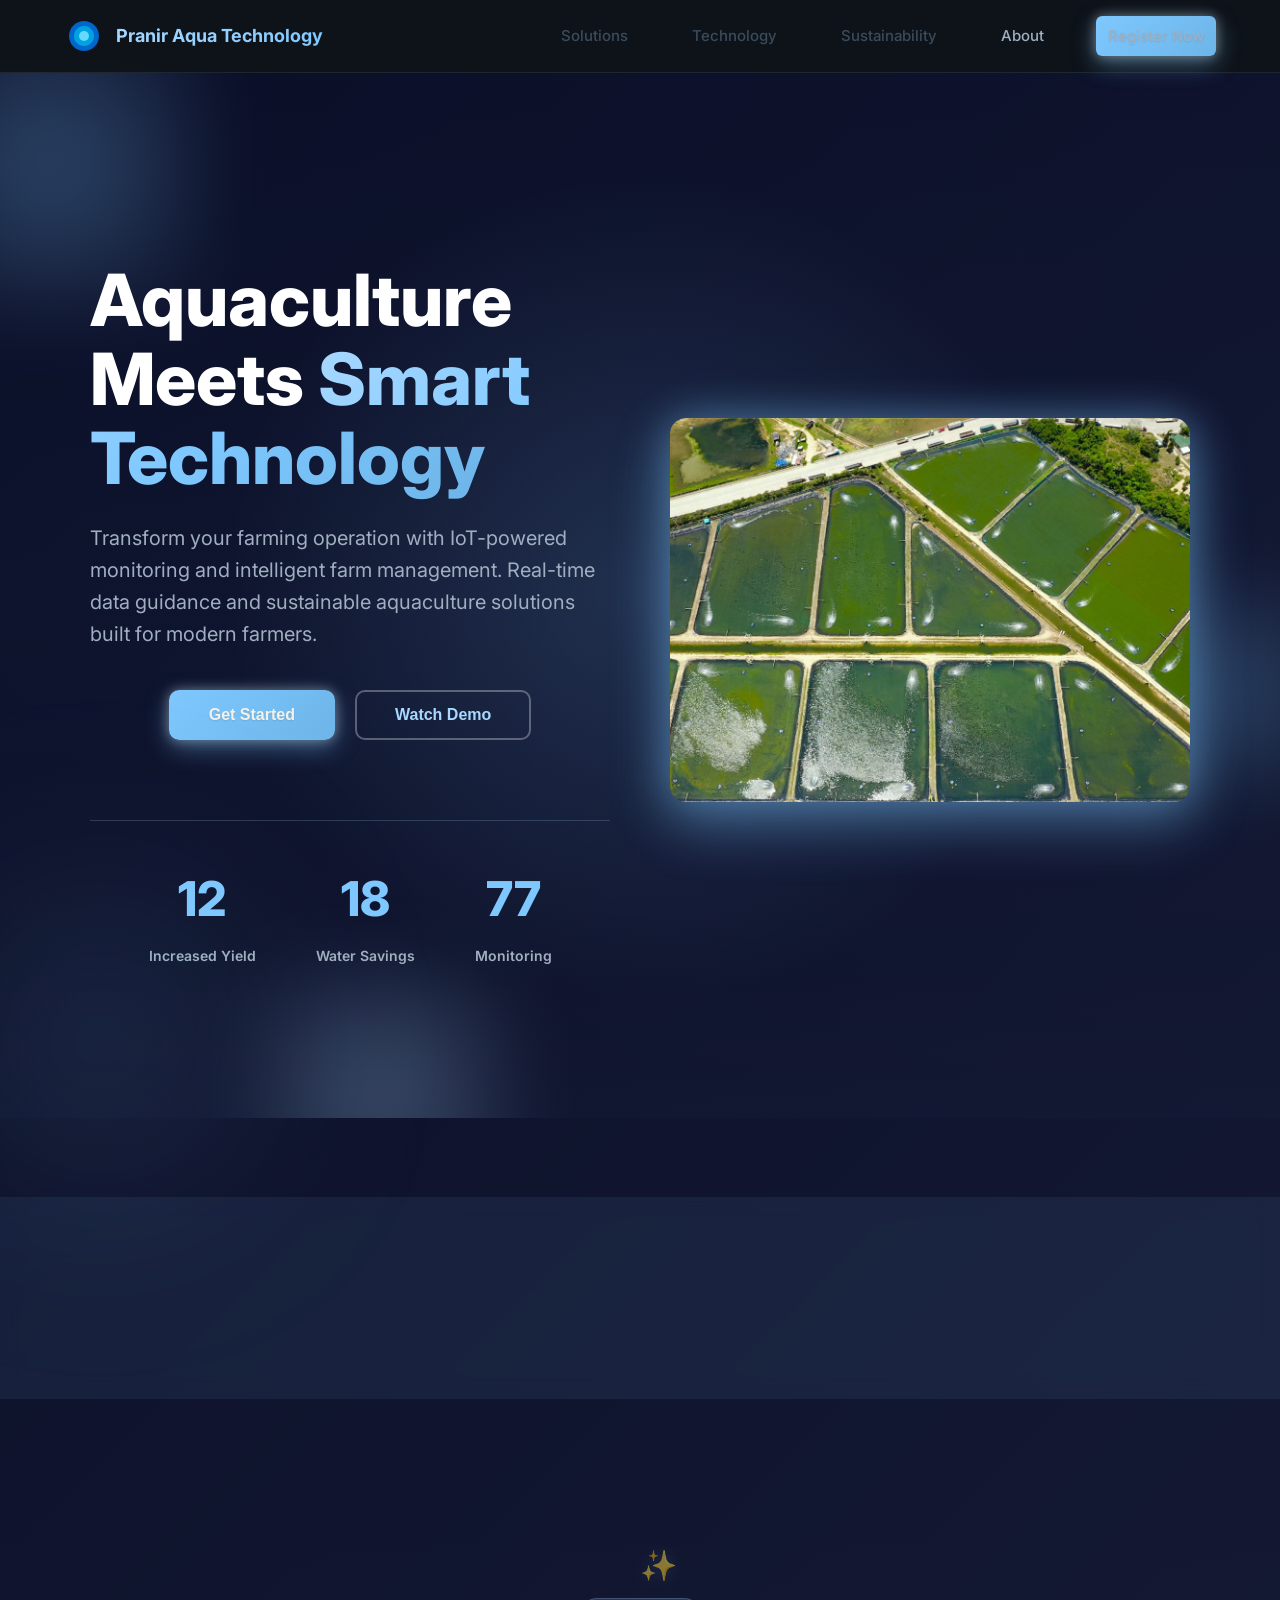
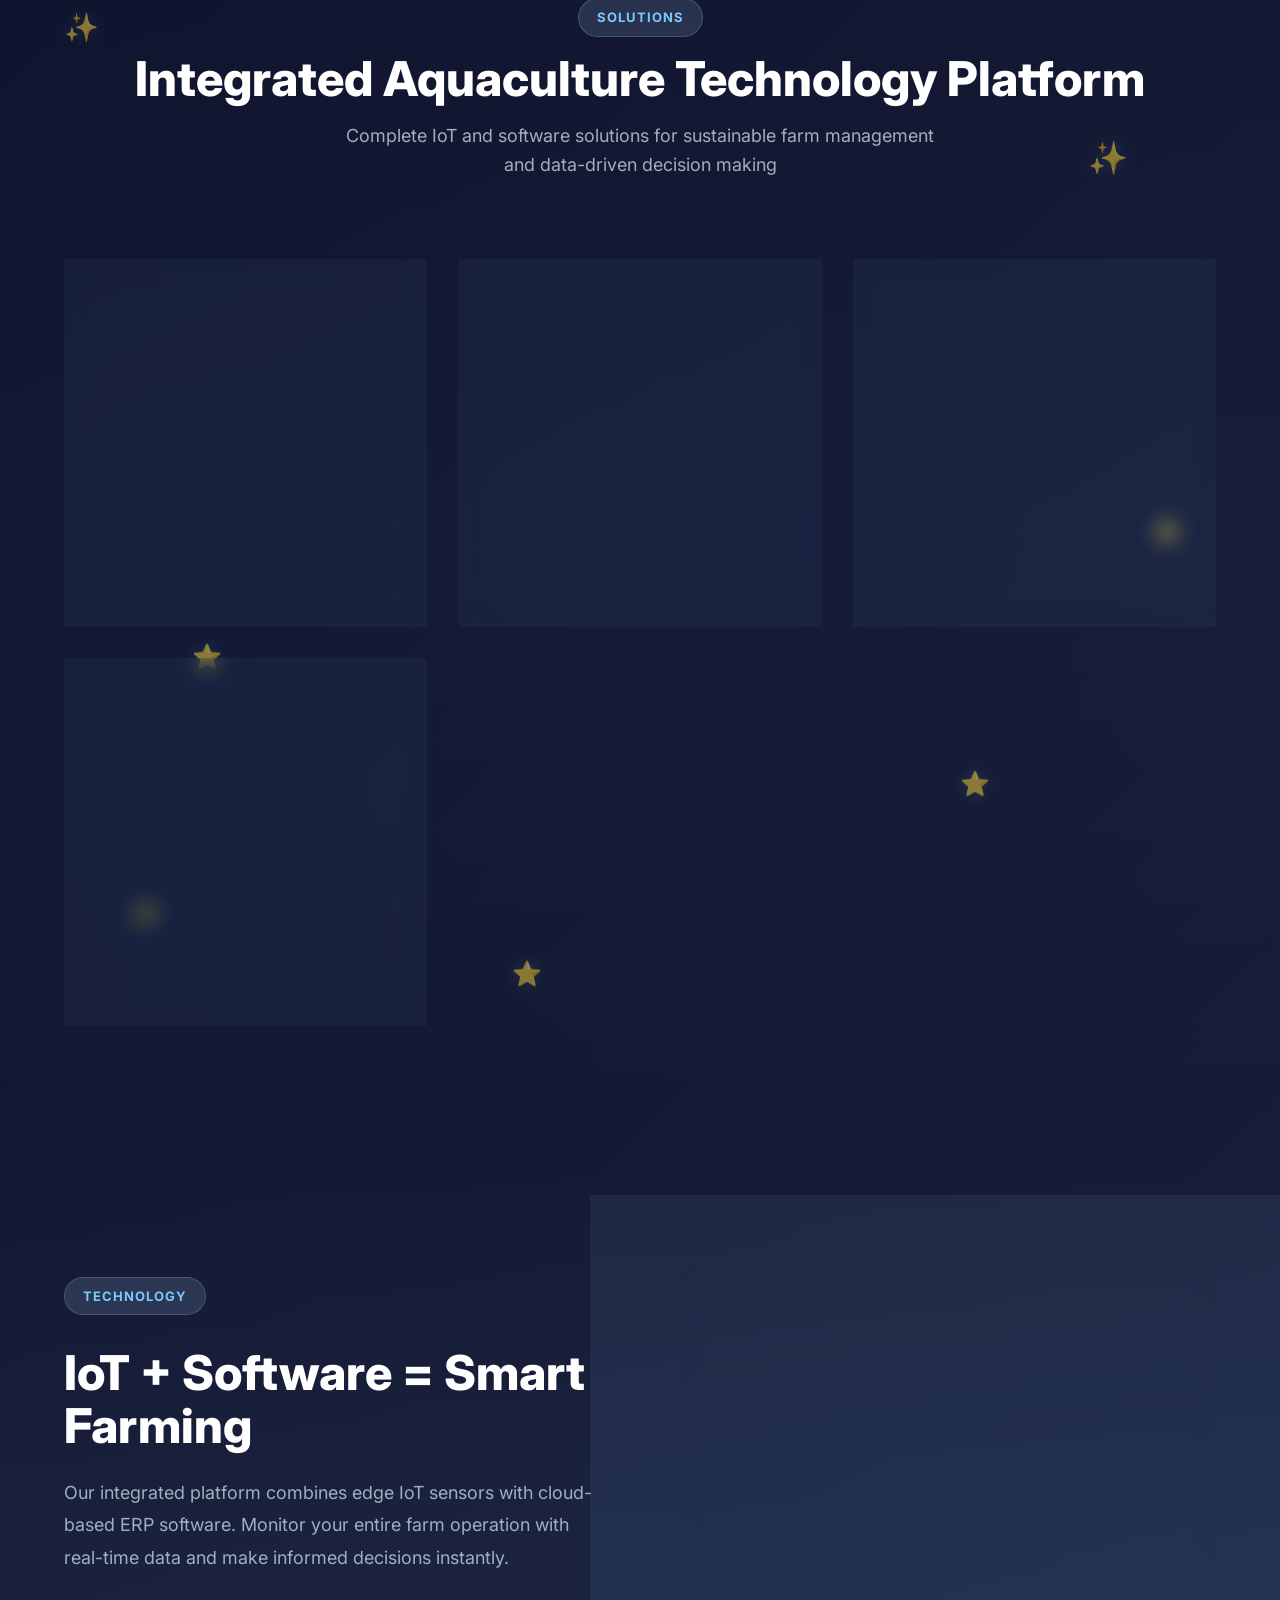
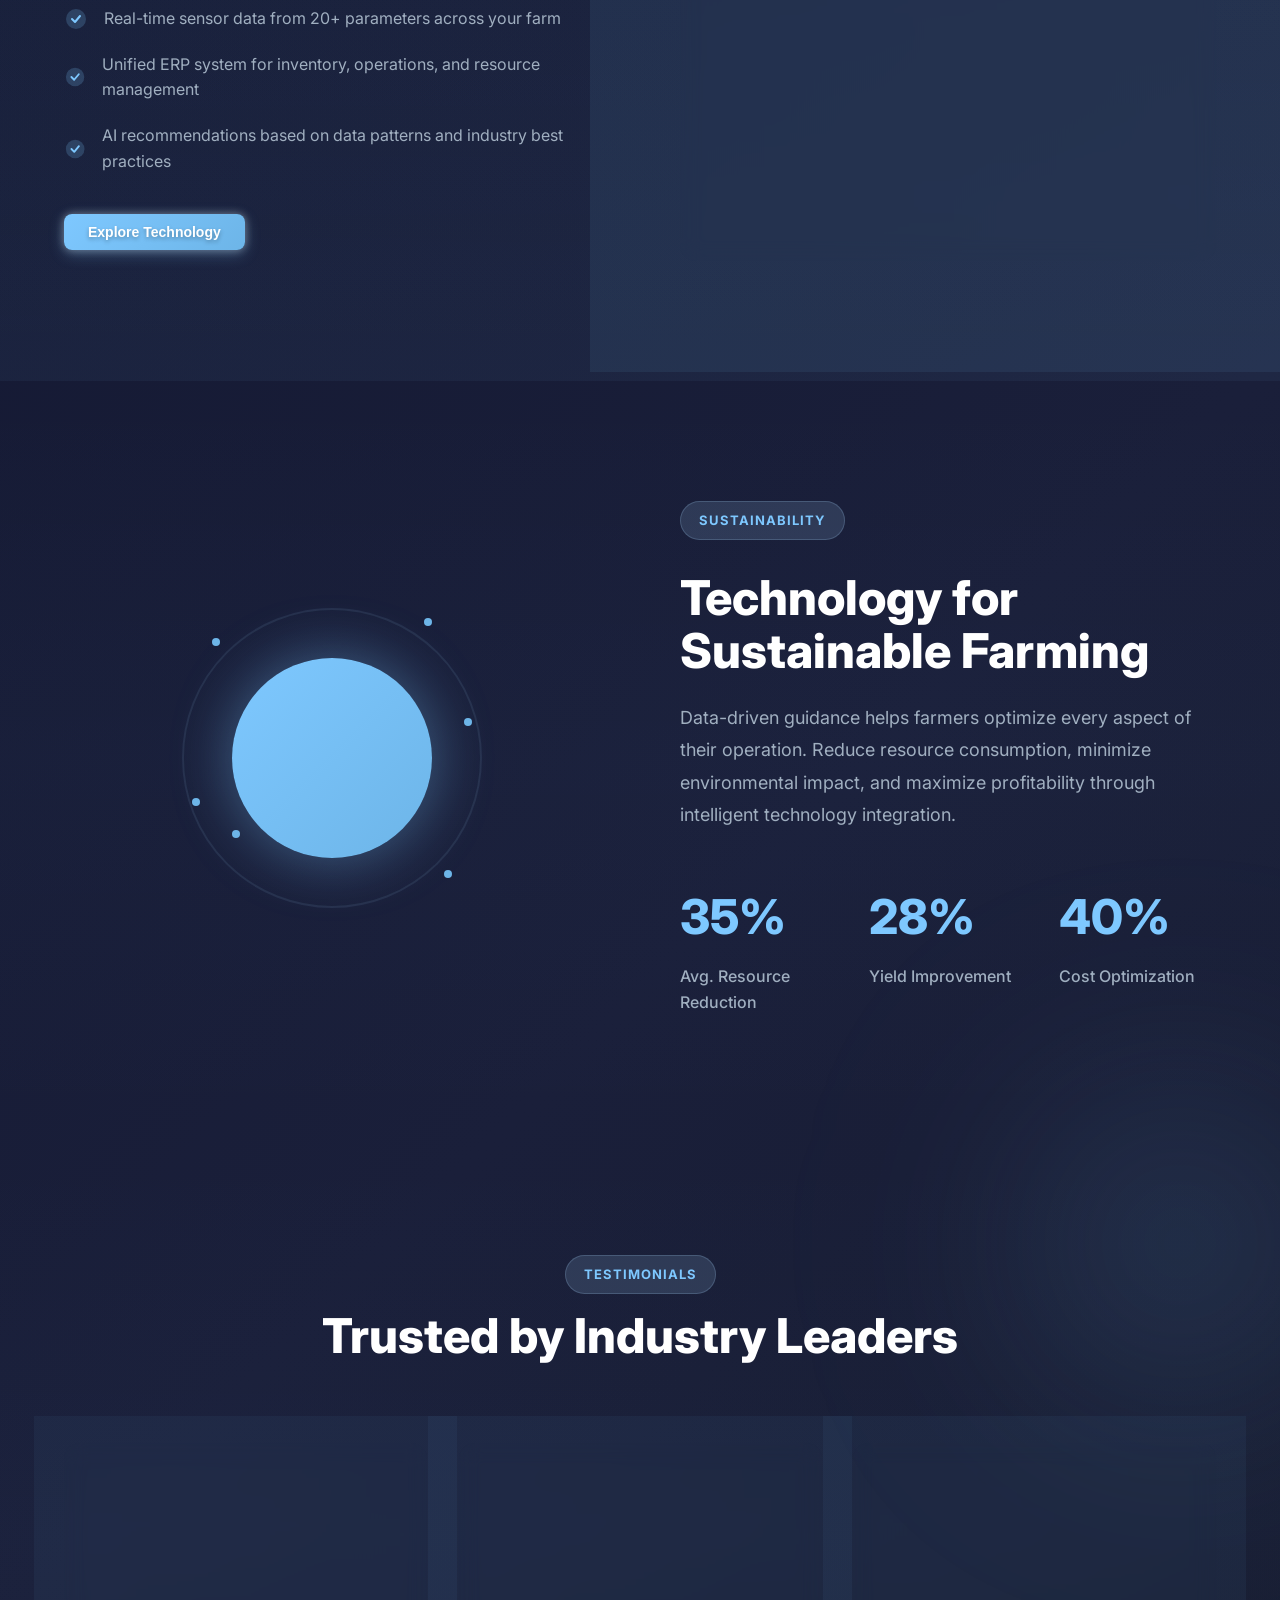
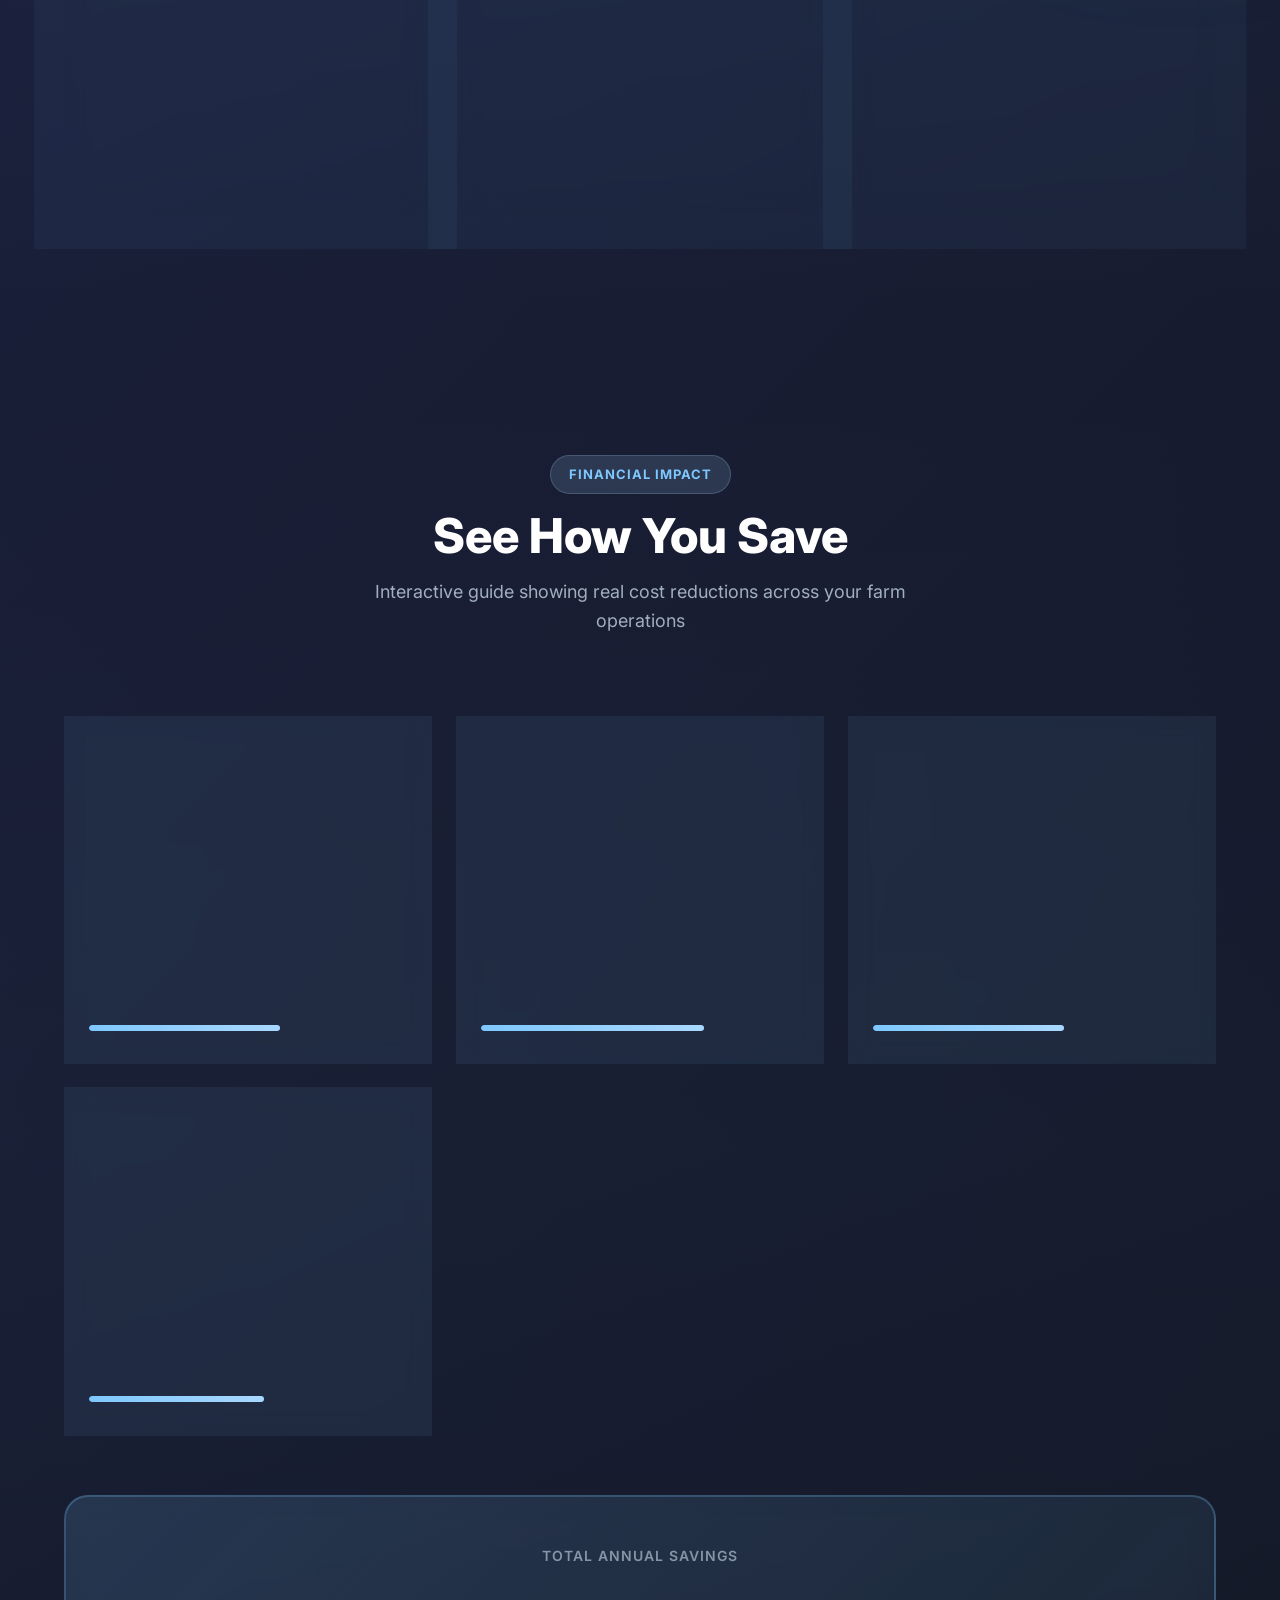
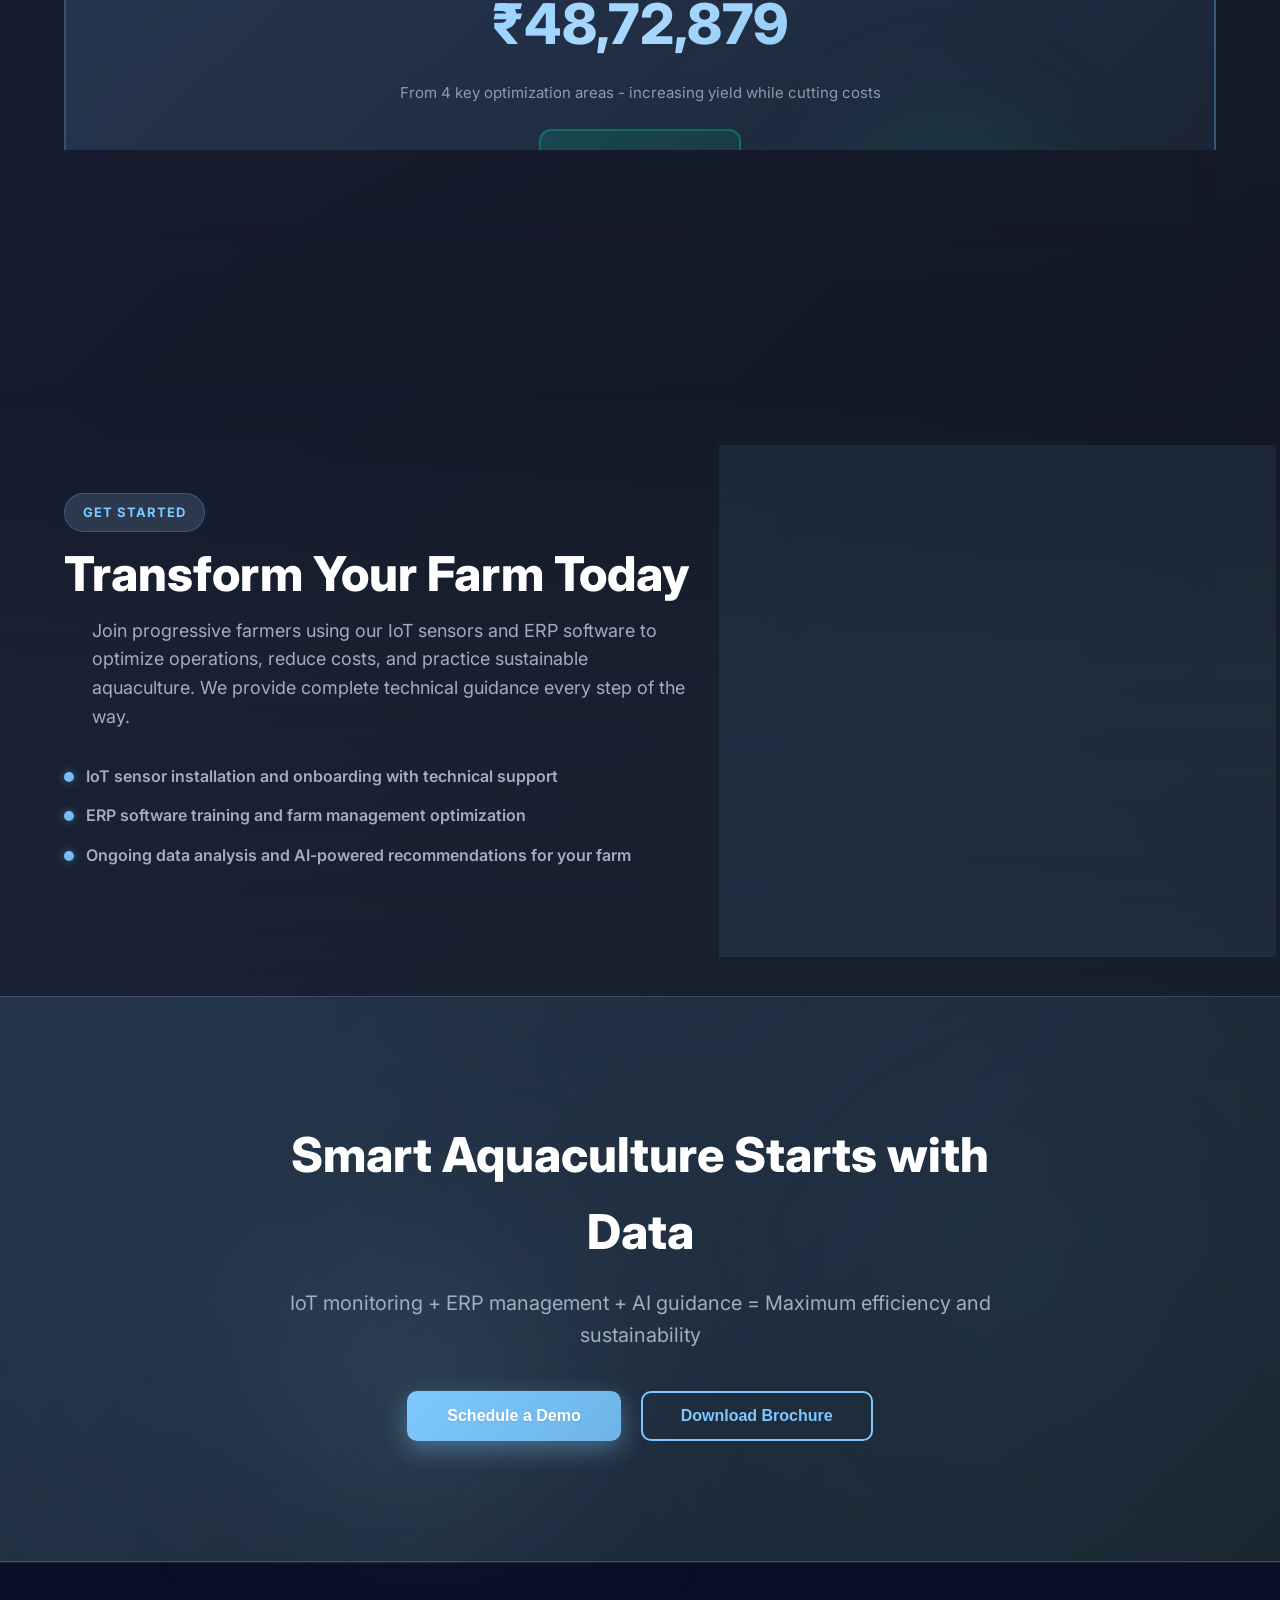
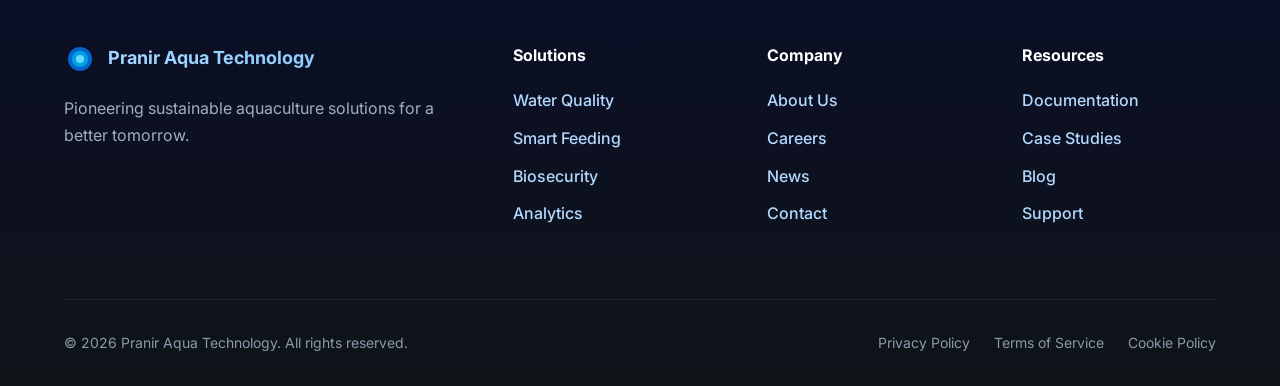
==== index.html @ 4b16c7d7 "Initial commit: Pranir Aqua Technology platform - Landing page with dark theme and AR/VR effects - C" ====
<!DOCTYPE html>
<html lang="en">
<head>
    <meta charset="UTF-8">
    <meta name="viewport" content="width=device-width, initial-scale=1.0">
    <meta http-equiv="Cache-Control" content="no-cache, no-store, must-revalidate">
    <meta http-equiv="Pragma" content="no-cache">
    <meta http-equiv="Expires" content="0">
    <title>Pranir Aqua Technology - Sustainable Aquaculture Solutions</title>
    <link rel="stylesheet" href="styles.css?v=2026-01-19-modern">
    <link href="https://fonts.googleapis.com/css2?family=Inter:wght@300;400;500;600;700;800&display=swap" rel="stylesheet">
</head>
<body>
    <!-- Navigation -->
    <nav class="navbar">
        <div class="container">
            <div class="nav-wrapper">
                <div class="logo">
                    <svg width="40" height="40" viewBox="0 0 40 40" fill="none">
                        <path d="M20 5C11.716 5 5 11.716 5 20C5 28.284 11.716 35 20 35C28.284 35 35 28.284 35 20C35 11.716 28.284 5 20 5Z" fill="#0066CC"/>
                        <path d="M20 10C14.477 10 10 14.477 10 20C10 25.523 14.477 30 20 30C25.523 30 30 25.523 30 20C30 14.477 25.523 10 20 10Z" fill="#00A3E0"/>
                        <circle cx="20" cy="20" r="5" fill="#66D9FF"/>
                    </svg>
                    <span class="logo-text">Pranir Aqua Technology</span>
                </div>
                <div class="nav-menu">
                    <a href="#solutions">Solutions</a>
                    <a href="#technology">Technology</a>
                    <a href="#sustainability">Sustainability</a>
                       <a href="/about.html">About</a>
                    <a href="http://localhost:5173" class="btn-primary-large">Register Now</a>
                </div>
                <button class="mobile-menu-btn" id="mobileMenuBtn">
                    <span></span>
                    <span></span>
                    <span></span>
                </button>
            </div>
        </div>
    </nav>

    <!-- Hero Section -->
    <section class="hero">
        <div class="hero-background">
            <div class="fluid-blob blob-1"></div>
            <div class="fluid-blob blob-2"></div>
            <div class="fluid-blob blob-3"></div>
            <div class="wave-animation"></div>
            <!-- Floating Bubbles -->
            <div class="bubble bubble-1"></div>
            <div class="bubble bubble-2"></div>
            <div class="bubble bubble-3"></div>
            <div class="bubble bubble-4"></div>
            <div class="bubble bubble-5"></div>
            <div class="bubble bubble-6"></div>
            <div class="bubble bubble-7"></div>
            <div class="bubble bubble-8"></div>
        </div>
        <div class="container">
            <div class="hero-content">
                <div class="hero-text">
                    <h1 class="hero-title">
                        Aquaculture Meets 
                        <span class="gradient-text">Smart Technology</span>
                    </h1>
                    <p class="hero-subtitle">
                        Transform your farming operation with IoT-powered monitoring and intelligent farm management. Real-time data guidance and sustainable aquaculture solutions built for modern farmers.
                    </p>
                    <div class="hero-cta">
                        <a href="http://localhost:5173" target="_blank" rel="noopener noreferrer">
                            <button class="btn-primary-large">Get Started</button>
                        </a>
                        <button class="btn-secondary-large" data-scroll-target="#technology">Watch Demo</button>
                    </div>
                    <div class="hero-stats">
                        <div class="stat-item">
                            <div class="stat-number">40%</div>
                            <div class="stat-label">Increased Yield</div>
                        </div>
                        <div class="stat-item">
                            <div class="stat-number">60%</div>
                            <div class="stat-label">Water Savings</div>
                        </div>
                        <div class="stat-item">
                            <div class="stat-number">24/7</div>
                            <div class="stat-label">Monitoring</div>
                        </div>
                    </div>
                </div>
                <div class="hero-image">
                    <img src="ai-aqua-app/Public/pond/Shrimp2.jpg" alt="Sustainable Aquaculture - Shrimp Farming">
                </div>
            </div>
        </div>
    </section>

    <!-- Trust Banner -->
    <section class="trust-banner">
        <div class="container">
            <p class="trust-text">Trusted by leading aquaculture operations worldwide</p>
            <div class="trust-logos">
                <div class="trust-logo">Partner 1</div>
                <div class="trust-logo">Partner 2</div>
                <div class="trust-logo">Partner 3</div>
                <div class="trust-logo">Partner 4</div>
                <div class="trust-logo">Partner 5</div>
            </div>
        </div>
    </section>

    <!-- Solutions Section -->
    <section class="solutions" id="solutions">
        <div class="solutions-background">
            <!-- Floating Stars -->
            <div class="star star-1">✨</div>
            <div class="star star-2">⭐</div>
            <div class="star star-3">✨</div>
            <div class="star star-4">⭐</div>
            <div class="star star-5">✨</div>
            <div class="star star-6">⭐</div>
            <div class="star star-7">✨</div>
            <div class="star star-8">⭐</div>
        </div>
        <div class="container">
            <div class="section-header">
                <span class="section-tag">Solutions</span>
                <h2 class="section-title">Integrated Aquaculture Technology Platform</h2>
                <p class="section-subtitle">
                    Complete IoT and software solutions for sustainable farm management and data-driven decision making
                </p>
            </div>
            <div class="solutions-grid">
                <div class="solution-card">
                    <div class="solution-icon">
                        <svg width="48" height="48" viewBox="0 0 48 48" fill="none">
                            <rect width="48" height="48" rx="12" fill="rgba(126, 200, 255, 0.2)"/>
                            <circle cx="24" cy="18" r="4" stroke="#7ec8ff" stroke-width="2"/>
                            <path d="M24 22V28M18 24H30" stroke="#7ec8ff" stroke-width="2" stroke-linecap="round"/>
                        </svg>
                    </div>
                    <h3 class="solution-title">IoT Sensor Network</h3>
                    <p class="solution-description">
                        Advanced sensors measuring dissolved oxygen, pH, temperature, salinity, and more. Real-time data from your farms at your fingertips.
                    </p>
                    <a href="#" class="solution-link">Learn more →</a>
                </div>
                <div class="solution-card">
                    <div class="solution-icon">
                        <svg width="48" height="48" viewBox="0 0 48 48" fill="none">
                            <rect width="48" height="48" rx="12" fill="rgba(126, 200, 255, 0.2)"/>
                            <path d="M16 18H32M16 26H32M16 34H28" stroke="#7ec8ff" stroke-width="2" stroke-linecap="round"/>
                        </svg>
                    </div>
                    <h3 class="solution-title">Farm ERP Software</h3>
                    <p class="solution-description">
                        Comprehensive farm management system for operations, inventory, resource allocation, and performance tracking in one unified platform.
                    </p>
                    <a href="#" class="solution-link">Learn more →</a>
                </div>
                <div class="solution-card">
                    <div class="solution-icon">
                        <svg width="48" height="48" viewBox="0 0 48 48" fill="none">
                            <rect width="48" height="48" rx="12" fill="rgba(126, 200, 255, 0.2)"/>
                            <path d="M24 14L30 24H18L24 14Z" stroke="#7ec8ff" stroke-width="2" stroke-linejoin="round"/>
                            <path d="M24 24V34" stroke="#7ec8ff" stroke-width="2" stroke-linecap="round"/>
                        </svg>
                    </div>
                    <h3 class="solution-title">AI-Powered Guidance</h3>
                    <p class="solution-description">
                        Intelligent recommendations based on sensor data and historical patterns. Get actionable insights to optimize yields and sustainability.
                    </p>
                    <a href="#" class="solution-link">Learn more →</a>
                </div>
                <div class="solution-card">
                    <div class="solution-icon">
                        <svg width="48" height="48" viewBox="0 0 48 48" fill="none">
                            <rect width="48" height="48" rx="12" fill="rgba(126, 200, 255, 0.2)"/>
                            <path d="M12 24C12 17.373 17.373 12 24 12C30.627 12 36 17.373 36 24" stroke="#7ec8ff" stroke-width="2" stroke-linecap="round"/>
                            <path d="M24 18V24L28 28" stroke="#7ec8ff" stroke-width="2" stroke-linecap="round" stroke-linejoin="round"/>
                        </svg>
                    </div>
                    <h3 class="solution-title">Sustainable Farming</h3>
                    <p class="solution-description">
                        Optimize resource usage, reduce waste, and minimize environmental impact while maximizing productivity with technology-driven practices.
                    </p>
                    <a href="#" class="solution-link">Learn more →</a>
                </div>
            </div>
        </div>
    </section>

    <!-- Feature Showcase -->
    <section class="feature-showcase" id="technology">
        <div class="container">
            <div class="feature-content">
                <div class="feature-text">
                    <span class="section-tag">Technology</span>
                    <h2 class="feature-heading">IoT + Software = Smart Farming</h2>
                    <p class="feature-description">
                        Our integrated platform combines edge IoT sensors with cloud-based ERP software. Monitor your entire farm operation with real-time data and make informed decisions instantly.
                    </p>
                    <ul class="feature-list">
                        <li>
                            <svg width="24" height="24" viewBox="0 0 24 24" fill="none">
                                <circle cx="12" cy="12" r="10" fill="rgba(126, 200, 255, 0.2)"/>
                                <path d="M8 12L11 15L16 9" stroke="#7ec8ff" stroke-width="2" stroke-linecap="round" stroke-linejoin="round"/>
                            </svg>
                            <span>Real-time sensor data from 20+ parameters across your farm</span>
                        </li>
                        <li>
                            <svg width="24" height="24" viewBox="0 0 24 24" fill="none">
                                <circle cx="12" cy="12" r="10" fill="rgba(126, 200, 255, 0.2)"/>
                                <path d="M8 12L11 15L16 9" stroke="#7ec8ff" stroke-width="2" stroke-linecap="round" stroke-linejoin="round"/>
                            </svg>
                            <span>Unified ERP system for inventory, operations, and resource management</span>
                        </li>
                        <li>
                            <svg width="24" height="24" viewBox="0 0 24 24" fill="none">
                                <circle cx="12" cy="12" r="10" fill="rgba(126, 200, 255, 0.2)"/>
                                <path d="M8 12L11 15L16 9" stroke="#7ec8ff" stroke-width="2" stroke-linecap="round" stroke-linejoin="round"/>
                            </svg>
                            <span>AI recommendations based on data patterns and industry best practices</span>
                        </li>
                    </ul>
                    <button class="btn-primary">Explore Technology</button>
                </div>
                <div class="feature-visual">
                    <div class="dashboard-mockup">
                        <div class="mockup-header">
                            <div class="mockup-dots">
                                <span></span><span></span><span></span>
                            </div>
                        </div>
                        <div class="mockup-content">
                            <div class="metric-card">
                                <div class="metric-label">Dissolved Oxygen</div>
                                <div class="metric-value">8.2 <span>mg/L</span></div>
                                <div class="metric-status optimal">Optimal</div>
                            </div>
                            <div class="metric-card">
                                <div class="metric-label">pH Level</div>
                                <div class="metric-value">7.4</div>
                                <div class="metric-status optimal">Optimal</div>
                            </div>
                            <div class="metric-card">
                                <div class="metric-label">Temperature</div>
                                <div class="metric-value">24°C</div>
                                <div class="metric-status optimal">Optimal</div>
                            </div>
                        </div>
                    </div>
                </div>
            </div>
        </div>
    </section>

    <!-- Sustainability Section -->
    <section class="sustainability" id="sustainability">
        <div class="container">
            <div class="sustainability-content">
                <div class="sustainability-visual">
                    <div class="planet-illustration">
                        <div class="planet-core"></div>
                        <div class="planet-ring"></div>
                        <div class="planet-particles">
                            <span></span><span></span><span></span>
                            <span></span><span></span><span></span>
                        </div>
                    </div>
                </div>
                <div class="sustainability-text">
                    <span class="section-tag">Sustainability</span>
                    <h2 class="feature-heading">Technology for Sustainable Farming</h2>
                    <p class="feature-description">
                        Data-driven guidance helps farmers optimize every aspect of their operation. Reduce resource consumption, minimize environmental impact, and maximize profitability through intelligent technology integration.
                    </p>
                    <div class="impact-metrics">
                        <div class="impact-item">
                            <div class="impact-number">35%</div>
                            <div class="impact-label">Avg. Resource Reduction</div>
                        </div>
                        <div class="impact-item">
                            <div class="impact-number">28%</div>
                            <div class="impact-label">Yield Improvement</div>
                        </div>
                        <div class="impact-item">
                            <div class="impact-number">40%</div>
                            <div class="impact-label">Cost Optimization</div>
                        </div>
                    </div>
                </div>
            </div>
        </div>
    </section>

    <!-- Testimonials -->
    <section class="testimonials">
        <div class="container">
            <div class="section-header">
                <span class="section-tag">Testimonials</span>
                <h2 class="section-title">Trusted by Industry Leaders</h2>
            </div>
            <div class="testimonials-grid">
                <div class="testimonial-card">
                    <div class="testimonial-quote">"The IoT sensors and ERP software transformed how we manage our farm. Data-driven decisions have increased our yields by 30% while reducing costs."</div>
                    <div class="testimonial-author">
                        <div class="author-avatar">RK</div>
                        <div class="author-info">
                            <div class="author-name">Raj Kumar</div>
                            <div class="author-title">Farm Owner, Coastal Aqua Farms</div>
                        </div>
                    </div>
                </div>
                <div class="testimonial-card">
                    <div class="testimonial-quote">"The ERP system streamlined our operations. Inventory management, resource allocation, and reporting now take a fraction of the time they used to."</div>
                    <div class="testimonial-author">
                        <div class="author-avatar">AJ</div>
                        <div class="author-info">
                            <div class="author-name">Anjali Joshi</div>
                            <div class="author-title">Operations Manager, TidalWave Farms</div>
                        </div>
                    </div>
                </div>
                <div class="testimonial-card">
                    <div class="testimonial-quote">"Real-time guidance based on sensor data helped us prevent disease outbreaks before they started. The sustainability metrics have impressed our stakeholders."</div>
                    <div class="testimonial-author">
                        <div class="author-avatar">MP</div>
                        <div class="author-info">
                            <div class="author-name">Marcus Parekh</div>
                            <div class="author-title">Sustainability Director, Blue Horizon Aquaculture</div>
                        </div>
                    </div>
                </div>
            </div>
        </div>
    </section>

    <!-- Cost Simulation Section -->
    <section class="cost-simulation" id="cost-guide">
        <div class="container">
            <div class="cost-simulation-header">
                <span class="section-tag">Financial Impact</span>
                <h2 class="section-title">See How You Save</h2>
                <p class="section-subtitle">Interactive guide showing real cost reductions across your farm operations</p>
            </div>

            <div class="simulation-container">
                <!-- Shader Background -->
                <div class="simulation-shader-bg">
                    <div class="shader-light shader-light-1"></div>
                    <div class="shader-light shader-light-2"></div>
                    <div class="shader-light shader-light-3"></div>
                </div>

                <!-- Cost Metrics Visualization -->
                <div class="cost-metrics-grid">
                    <div class="cost-metric-card" data-metric="1">
                        <div class="metric-content">
                            <div class="metric-icon">📊</div>
                            <h3 class="metric-title">Feed Optimization</h3>
                            <div class="metric-description">AI-guided feeding reduces waste</div>
                            <div class="metric-value">
                                <span class="value-before">₹37,50,000/year</span>
                                <span class="value-arrow">→</span>
                                <span class="value-after">₹15,00,000/year</span>
                            </div>
                            <div class="metric-savings">
                                <span class="savings-amount">60% savings</span>
                            </div>
                        </div>
                        <div class="metric-visualization">
                            <div class="metric-bar">
                                <div class="bar-fill bar-fill-1"></div>
                            </div>
                        </div>
                    </div>

                    <div class="cost-metric-card" data-metric="2">
                        <div class="metric-content">
                            <div class="metric-icon">💧</div>
                            <h3 class="metric-title">Water Management</h3>
                            <div class="metric-description">Smart monitoring prevents overflow loss</div>
                            <div class="metric-value">
                                <span class="value-before">₹26,50,000/year</span>
                                <span class="value-arrow">→</span>
                                <span class="value-after">₹8,00,000/year</span>
                            </div>
                            <div class="metric-savings">
                                <span class="savings-amount">70% savings</span>
                            </div>
                        </div>
                        <div class="metric-visualization">
                            <div class="metric-bar">
                                <div class="bar-fill bar-fill-2"></div>
                            </div>
                        </div>
                    </div>

                    <div class="cost-metric-card" data-metric="3">
                        <div class="metric-content">
                            <div class="metric-icon">🏥</div>
                            <h3 class="metric-title">Disease Prevention</h3>
                            <div class="metric-description">Early detection avoids mass losses</div>
                            <div class="metric-value">
                                <span class="value-before">₹48,50,000/year</span>
                                <span class="value-arrow">→</span>
                                <span class="value-after">₹19,30,000/year</span>
                            </div>
                            <div class="metric-savings">
                                <span class="savings-amount">60% savings</span>
                            </div>
                        </div>
                        <div class="metric-visualization">
                            <div class="metric-bar">
                                <div class="bar-fill bar-fill-3"></div>
                            </div>
                        </div>
                    </div>

                    <div class="cost-metric-card" data-metric="4">
                        <div class="metric-content">
                            <div class="metric-icon">⚡</div>
                            <h3 class="metric-title">Energy Efficiency</h3>
                            <div class="metric-description">Optimized aeration scheduling</div>
                            <div class="metric-value">
                                <span class="value-before">₹23,30,000/year</span>
                                <span class="value-arrow">→</span>
                                <span class="value-after">₹10,50,000/year</span>
                            </div>
                            <div class="metric-savings">
                                <span class="savings-amount">55% savings</span>
                            </div>
                        </div>
                        <div class="metric-visualization">
                            <div class="metric-bar">
                                <div class="bar-fill bar-fill-4"></div>
                            </div>
                        </div>
                    </div>
                </div>

                <!-- Total Savings Summary -->
                <div class="total-savings-card">
                    <div class="savings-glow"></div>
                    <div class="savings-content">
                        <span class="savings-label">Total Annual Savings</span>
                        <div class="savings-amount-total">₹1,36,00,000</div>
                        <div class="savings-breakdown">From 4 key optimization areas - increasing yield while cutting costs</div>
                        <div class="roi-badge">
                            <span class="roi-label">ROI:</span>
                            <span class="roi-value">340%</span>
                            <span class="roi-timeline">in Year 1</span>
                        </div>
                    </div>
                </div>
            </div>
        </div>
    </section>

    <!-- Register / Contact Section -->
    <section class="register-section" id="contact">
        <div class="container">
            <div class="register-grid">
                <div class="register-copy">
                    <span class="section-tag">Get Started</span>
                    <h2 class="section-title">Transform Your Farm Today</h2>
                    <p class="section-subtitle">
                        Join progressive farmers using our IoT sensors and ERP software to optimize operations, reduce costs, and practice sustainable aquaculture. We provide complete technical guidance every step of the way.
                    </p>
                    <ul class="register-list">
                        <li>
                            <span class="bullet"></span>
                            IoT sensor installation and onboarding with technical support
                        </li>
                        <li>
                            <span class="bullet"></span>
                            ERP software training and farm management optimization
                        </li>
                        <li>
                            <span class="bullet"></span>
                            Ongoing data analysis and AI-powered recommendations for your farm
                        </li>
                    </ul>
                </div>
                <div class="register-card">
                    <h3>Join the waiting list</h3>
                    <p>We reply within one business day. No spam—ever.</p>
                    <form class="register-form" id="earlyAccessForm" novalidate>
                        <label for="email">Work email</label>
                        <div class="input-row">
                            <input type="email" id="email" name="email" placeholder="name@company.com" required>
                            <button type="submit" class="btn-primary">Register</button>
                        </div>
                        <p class="helper-text">By registering, you agree to receive updates about Pranir Aqua Technology. Unsubscribe anytime.</p>
                        <p class="form-feedback" id="formFeedback" role="status" aria-live="polite"></p>
                    </form>
                </div>
            </div>
        </div>
    </section>

    <!-- CTA Section -->
    <section class="cta-section">
        <div class="container">
            <div class="cta-content">
                <h2 class="cta-title">Smart Aquaculture Starts with Data</h2>
                <p class="cta-subtitle">IoT monitoring + ERP management + AI guidance = Maximum efficiency and sustainability</p>
                <div class="cta-buttons">
                    <a href="http://localhost:5173" target="_blank" rel="noopener noreferrer">
                        <button class="btn-primary-large">Schedule a Demo</button>
                    </a>
                    <button class="btn-secondary-large">Download Brochure</button>
                </div>
            </div>
        </div>
    </section>

    <!-- Footer -->
    <footer class="footer">
        <div class="container">
            <div class="footer-content">
                <div class="footer-column">
                    <div class="footer-logo">
                        <svg width="32" height="32" viewBox="0 0 40 40" fill="none">
                            <path d="M20 5C11.716 5 5 11.716 5 20C5 28.284 11.716 35 20 35C28.284 35 35 28.284 35 20C35 11.716 28.284 5 20 5Z" fill="#0066CC"/>
                            <path d="M20 10C14.477 10 10 14.477 10 20C10 25.523 14.477 30 20 30C25.523 30 30 25.523 30 20C30 14.477 25.523 10 20 10Z" fill="#00A3E0"/>
                            <circle cx="20" cy="20" r="5" fill="#66D9FF"/>
                        </svg>
                        <span>Pranir Aqua Technology</span>
                    </div>
                    <p class="footer-description">
                        Pioneering sustainable aquaculture solutions for a better tomorrow.
                    </p>
                </div>
                <div class="footer-column">
                    <h4 class="footer-heading">Solutions</h4>
                    <ul class="footer-links">
                        <li><a href="#">Water Quality</a></li>
                        <li><a href="#">Smart Feeding</a></li>
                        <li><a href="#">Biosecurity</a></li>
                        <li><a href="#">Analytics</a></li>
                    </ul>
                </div>
                <div class="footer-column">
                    <h4 class="footer-heading">Company</h4>
                    <ul class="footer-links">
                        <li><a href="/about.html">About Us</a></li>
                        <li><a href="#">Careers</a></li>
                        <li><a href="#">News</a></li>
                        <li><a href="#">Contact</a></li>
                    </ul>
                </div>
                <div class="footer-column">
                    <h4 class="footer-heading">Resources</h4>
                    <ul class="footer-links">
                        <li><a href="#">Documentation</a></li>
                        <li><a href="#">Case Studies</a></li>
                        <li><a href="#">Blog</a></li>
                        <li><a href="#">Support</a></li>
                    </ul>
                </div>
            </div>
            <div class="footer-bottom">
                <p>&copy; 2026 Pranir Aqua Technology. All rights reserved.</p>
                <div class="footer-legal">
                    <a href="#">Privacy Policy</a>
                    <a href="#">Terms of Service</a>
                    <a href="#">Cookie Policy</a>
                </div>
            </div>
        </div>
    </footer>

    <script src="script.js?v=2026-01-19"></script>
</body>
</html>
---- styles.css ----
/* Reset and Base Styles */
* {
    margin: 0;
    padding: 0;
    box-sizing: border-box;
}

:root {
    /* Blue Palette - Modern & Premium */
    --primary-blue: #0066CC;
    --primary-blue-light: #7EC8FF;
    --secondary-blue: #00A3E0;
    --light-blue: #66D9FF;
    --dark-blue: #003D7A;
    --navy-blue: #001F3F;
    --sky-blue: #E6F4FF;
    --ocean-blue: #004E8C;
    --bright-blue: #0099FF;
    
    /* Neutral Colors */
    --white: #FFFFFF;
    --off-white: #F8FAFB;
    --light-gray: #E5EBF0;
    --gray: #8B98A5;
    --dark-gray: #3A4B5C;
    --black: #0A1929;
    --dark-bg: #0f1419;
    
    /* Semantic Colors */
    --success: #00B386;
    --warning: #FFB020;
    --error: #FF4D4D;
    
    /* Spacing */
    --container-width: 1200px;
    --section-padding: 120px;
    
    /* Typography */
    --font-family: 'Inter', -apple-system, BlinkMacSystemFont, 'Segoe UI', sans-serif;
}

html {
    scroll-behavior: smooth;
    perspective: 1200px;
}

body {
    font-family: var(--font-family);
    color: var(--dark-gray);
    background: linear-gradient(135deg, #0a0e27 0%, #1a1f3a 50%, #0f1419 100%);
    line-height: 1.6;
    overflow-x: hidden;
    min-height: 100vh;
}

/* About Page */
.about-hero {
    position: relative;
    padding: 160px 0 120px;
    min-height: 70vh;
    display: flex;
    align-items: center;
    overflow: hidden;
}

.about-hero .about-hero-content {
    max-width: 900px;
}

.about-section {
    position: relative;
    padding: var(--section-padding) 0;
}

.motto-grid {
    display: grid;
    grid-template-columns: 1.1fr 1fr;
    gap: 32px;
}

.motto-card {
    background: rgba(126, 200, 255, 0.08);
    border: 1px solid rgba(126, 200, 255, 0.2);
    border-radius: 20px;
    padding: 40px;
    box-shadow: 0 20px 60px rgba(126, 200, 255, 0.12), inset 0 0 30px rgba(126, 200, 255, 0.08);
}

.motto-text {
    font-size: 22px;
    line-height: 1.7;
    color: #e6f4ff;
    margin-top: 12px;
}

.vision-card {
    background: rgba(168, 216, 255, 0.06);
    border: 1px solid rgba(168, 216, 255, 0.18);
    border-radius: 20px;
    padding: 32px 32px 24px;
}

.vision-title { color: #ffffff; margin-bottom: 10px; }
.vision-text { color: #a0afc0; margin-bottom: 16px; }
.vision-bullets { color: #a0afc0; display: grid; gap: 8px; }

.about-grid {
    display: grid;
    grid-template-columns: repeat(auto-fit, minmax(260px, 1fr));
    gap: 24px;
}

.cta-center { text-align: center; margin-top: 24px; }

@media (max-width: 968px) {
    .motto-grid { grid-template-columns: 1fr; }
    .about-hero { padding: 120px 0 80px; }
}

.container {
    max-width: var(--container-width);
    margin: 0 auto;
    padding: 0 24px;
}

/* Navigation */
.navbar {
    position: fixed;
    top: 0;
    left: 0;
    right: 0;
    background: rgba(15, 20, 25, 0.95);
    backdrop-filter: blur(10px);
    border-bottom: 1px solid rgba(168, 216, 255, 0.1);
    z-index: 1000;
    padding: 16px 0;
    box-shadow: 0 4px 20px rgba(0, 0, 0, 0.3);
}

.nav-wrapper {
    display: flex;
    justify-content: space-between;
    align-items: center;
    padding: 0;
}

.logo {
    display: flex;
    align-items: center;
    gap: 12px;
}

.logo-text {
    font-size: 18px;
    font-weight: 700;
    background: linear-gradient(135deg, #a8d8ff 0%, #7ec8ff 100%);
    -webkit-background-clip: text;
    -webkit-text-fill-color: transparent;
    background-clip: text;
}

.nav-menu {
    display: flex;
    align-items: center;
    gap: 40px;
}

.nav-menu a {
    text-decoration: none;
    color: #a0afc0;
    font-weight: 500;
    font-size: 15px;
    transition: all 0.3s ease;
    padding: 8px 12px;
    border-radius: 6px;
}

.nav-menu a:hover {
    color: #a8d8ff;
    background: rgba(168, 216, 255, 0.1);
}

.mobile-menu-btn {
    display: none;
    flex-direction: column;
    gap: 5px;
    background: none;
    border: none;
    cursor: pointer;
}

.mobile-menu-btn span {
    width: 25px;
    height: 2px;
    background: var(--light-blue);
    transition: 0.3s;
}

/* Buttons */
.btn-primary {
    background: linear-gradient(135deg, #7ec8ff 0%, #6db5e8 100%);
    color: #ffffff;
    border: none;
    padding: 10px 24px;
    border-radius: 8px;
    font-weight: 700;
    font-size: 14px;
    cursor: pointer;
    transition: all 0.3s cubic-bezier(0.34, 1.56, 0.64, 1);
    box-shadow: 0 4px 15px rgba(126, 200, 255, 0.3), 0 0 8px rgba(245, 241, 232, 0.4);
    text-shadow: 0 2px 4px rgba(0, 0, 0, 0.3);
}

.btn-primary:hover {
    transform: translateY(-2px);
    box-shadow: 0 8px 25px rgba(126, 200, 255, 0.5), 0 0 12px rgba(245, 241, 232, 0.6);
}

.btn-primary-large {
    background: linear-gradient(135deg, #7ec8ff 0%, #6db5e8 100%);
    color: #F5F1E8;
    border: none;
    padding: 16px 40px;
    border-radius: 10px;
    font-weight: 600;
    font-size: 16px;
    cursor: pointer;
    transition: all 0.3s cubic-bezier(0.34, 1.56, 0.64, 1);
    box-shadow: 0 8px 25px rgba(126, 200, 255, 0.4), 0 0 12px rgba(245, 241, 232, 0.4);
    text-shadow: 0 1px 2px rgba(0, 0, 0, 0.1);
}

.btn-primary-large:hover {
    transform: translateY(-3px);
    box-shadow: 0 12px 35px rgba(126, 200, 255, 0.6), 0 0 16px rgba(245, 241, 232, 0.6);
}

.btn-secondary-large {
    background: transparent;
    color: #a8d8ff;
    border: 2px solid rgba(255, 255, 255, 0.3);
    padding: 14px 38px;
    border-radius: 10px;
    font-weight: 600;
    font-size: 16px;
    cursor: pointer;
    transition: all 0.3s cubic-bezier(0.34, 1.56, 0.64, 1);
}

.btn-secondary-large:hover {
    background: rgba(168, 216, 255, 0.1);
    border-color: #a8d8ff;
    transform: translateY(-2px);
}

/* Hero Section */
.hero {
    position: relative;
    padding: 200px 0 150px;
    min-height: 100vh;
    display: flex;
    align-items: center;
    overflow: hidden;
    margin-top: 60px;
}

.hero-background {
    position: absolute;
    top: 0;
    left: 0;
    right: 0;
    bottom: 0;
    background: radial-gradient(circle at 50% 50%, rgba(126, 200, 255, 0.15) 0%, transparent 50%);
    z-index: -1;
    overflow: hidden;
}

/* Floating Bubbles */
.bubble {
    position: absolute;
    border-radius: 50%;
    background: radial-gradient(circle at 30% 30%, rgba(168, 216, 255, 0.4), rgba(126, 200, 255, 0.2));
    backdrop-filter: blur(2px);
    border: 1px solid rgba(255, 255, 255, 0.2);
    box-shadow: inset 0 0 20px rgba(255, 255, 255, 0.3), 
                0 8px 20px rgba(126, 200, 255, 0.2);
    animation: floatUp 12s ease-in-out infinite;
    opacity: 0.6;
}

.bubble-1 {
    width: 80px;
    height: 80px;
    left: 10%;
    bottom: -100px;
    animation-delay: 0s;
    animation-duration: 15s;
}

.bubble-2 {
    width: 50px;
    height: 50px;
    left: 25%;
    bottom: -100px;
    animation-delay: 2s;
    animation-duration: 18s;
}

.bubble-3 {
    width: 100px;
    height: 100px;
    left: 45%;
    bottom: -120px;
    animation-delay: 4s;
    animation-duration: 20s;
}

.bubble-4 {
    width: 60px;
    height: 60px;
    left: 65%;
    bottom: -100px;
    animation-delay: 1s;
    animation-duration: 16s;
}

.bubble-5 {
    width: 90px;
    height: 90px;
    left: 80%;
    bottom: -110px;
    animation-delay: 3s;
    animation-duration: 19s;
}

.bubble-6 {
    width: 45px;
    height: 45px;
    left: 15%;
    bottom: -80px;
    animation-delay: 5s;
    animation-duration: 14s;
}

.bubble-7 {
    width: 70px;
    height: 70px;
    left: 55%;
    bottom: -90px;
    animation-delay: 2.5s;
    animation-duration: 17s;
}

.bubble-8 {
    width: 55px;
    height: 55px;
    left: 90%;
    bottom: -85px;
    animation-delay: 4.5s;
    animation-duration: 21s;
}

@keyframes floatUp {
    0% {
        transform: translateY(0) translateX(0) scale(1);
        opacity: 0;
    }
    10% {
        opacity: 0.6;
    }
    50% {
        transform: translateY(-50vh) translateX(20px) scale(1.1);
        opacity: 0.5;
    }
    90% {
        opacity: 0.3;
    }
    100% {
        transform: translateY(-100vh) translateX(-30px) scale(0.8);
        opacity: 0;
    }
}

.fluid-blob {
    position: absolute;
    opacity: 0.3;
    filter: blur(40px);
    animation: fluidFlow 8s ease-in-out infinite;
}

.blob-1 {
    width: 300px;
    height: 300px;
    background: radial-gradient(circle, #7ec8ff, transparent);
    top: -50px;
    left: -100px;
    animation: fluidFlow 15s ease-in-out infinite;
}

.blob-2 {
    width: 200px;
    height: 200px;
    background: radial-gradient(circle, #6db5e8, transparent);
    top: 50%;
    right: -50px;
    animation: fluidFlow 12s ease-in-out infinite reverse;
}

.blob-3 {
    width: 250px;
    height: 250px;
    background: radial-gradient(circle, #a8d8ff, transparent);
    bottom: -100px;
    left: 20%;
    animation: fluidFlow 18s ease-in-out infinite;
}

.wave-animation {
    position: absolute;
    bottom: 0;
    left: 0;
    right: 0;
    height: 150px;
    background: linear-gradient(180deg, transparent 0%, rgba(126, 200, 255, 0.05) 100%);
    opacity: 0.3;
    animation: wave 15s ease-in-out infinite;
}

@keyframes wave {
    0%, 100% { transform: translateY(0) scaleY(1); }
    50% { transform: translateY(-20px) scaleY(1.1); }
}

.hero-content {
    max-width: 1100px;
    margin: 0 auto;
    text-align: center;
    position: relative;
    z-index: 1;
    animation: fadeInUp 0.8s ease 0.2s both;
    display: flex;
    align-items: center;
    justify-content: center;
    gap: 60px;
}

.hero-text {
    flex: 1;
    min-width: 300px;
    text-align: left;
}

.hero-image {
    flex: 1;
    min-width: 350px;
    max-width: 550px;
}

.hero-image img {
    width: 100%;
    height: auto;
    border-radius: 16px;
    box-shadow: 0 20px 60px rgba(126, 200, 255, 0.3);
    position: relative;
    animation: glow 3s ease-in-out infinite;
    filter: drop-shadow(0 0 20px rgba(126, 200, 255, 0.4));
    transition: all 0.3s ease;
    transform-style: preserve-3d;
}

.hero-image img:hover {
    transform: perspective(1000px) rotateY(-5deg) rotateX(2deg) scale(1.02);
    filter: drop-shadow(0 0 30px rgba(126, 200, 255, 0.6));
}

.hero-title {
    font-size: 72px;
    font-weight: 800;
    line-height: 1.1;
    margin-bottom: 24px;
    color: var(--white);
}

.gradient-text {
    background: linear-gradient(135deg, #a8d8ff 0%, #7ec8ff 50%, #6db5e8 100%);
    -webkit-background-clip: text;
    -webkit-text-fill-color: transparent;
    background-clip: text;
}

.hero-subtitle {
    font-size: 20px;
    color: #a0afc0;
    margin-bottom: 40px;
    line-height: 1.6;
}

.hero-cta {
    display: flex;
    gap: 20px;
    justify-content: center;
    margin-bottom: 80px;
    animation: fadeInUp 0.8s ease 0.4s both;
}

.hero-stats {
    display: flex;
    justify-content: center;
    gap: 60px;
    padding-top: 40px;
    border-top: 1px solid rgba(168, 216, 255, 0.2);
    animation: fadeInUp 0.8s ease 0.6s both;
}

.stat-item {
    text-align: center;
}

.stat-number {
    font-size: 48px;
    font-weight: 800;
    color: #7ec8ff;
    margin-bottom: 8px;
}

.stat-label {
    font-size: 14px;
    color: #a0afc0;
    font-weight: 600;
}

@keyframes fadeInUp {
    from {
        opacity: 0;
        transform: translateY(30px);
    }
    to {
        opacity: 1;
        transform: translateY(0);
    }
}

/* Trust Banner */
.trust-banner {
    background: rgba(126, 200, 255, 0.08);
    backdrop-filter: blur(10px);
    padding: 60px 0;
    border-top: 1px solid rgba(168, 216, 255, 0.1);
    border-bottom: 1px solid rgba(168, 216, 255, 0.1);
    margin: 80px 0;
}

.trust-text {
    text-align: center;
    color: #a0afc0;
    font-size: 13px;
    font-weight: 600;
    text-transform: uppercase;
    letter-spacing: 1.5px;
    margin-bottom: 32px;
}

.trust-logos {
    display: flex;
    justify-content: center;
    align-items: center;
    gap: 60px;
    flex-wrap: wrap;
}

.trust-logo {
    color: #a0afc0;
    font-size: 16px;
    font-weight: 600;
    opacity: 0.4;
    transition: all 0.3s ease;
}

.trust-logo:hover {
    opacity: 1;
    color: #7ec8ff;
}

/* Section Headers */
.section-header {
    text-align: center;
    margin-bottom: 80px;
}

.section-tag {
    display: inline-block;
    background: rgba(168, 216, 255, 0.15);
    color: #7ec8ff;
    padding: 8px 18px;
    border-radius: 25px;
    font-size: 13px;
    font-weight: 700;
    text-transform: uppercase;
    letter-spacing: 1px;
    margin-bottom: 16px;
    border: 1px solid rgba(168, 216, 255, 0.2);
}

.section-title {
    font-size: 48px;
    font-weight: 800;
    color: var(--white);
    margin-bottom: 16px;
    line-height: 1.1;
}

.section-subtitle {
    font-size: 18px;
    color: #a0afc0;
    max-width: 600px;
    margin: 0 auto;
    line-height: 1.6;
}

/* Solutions Section */
.solutions {
    padding: var(--section-padding) 0;
    position: relative;
    overflow: hidden;
}

.solutions-background {
    position: absolute;
    top: 0;
    left: 0;
    right: 0;
    bottom: 0;
    pointer-events: none;
    z-index: 0;
    overflow: hidden;
}

/* Floating Stars */
.star {
    position: absolute;
    font-size: 24px;
    opacity: 0.5;
    animation: floatStar 10s ease-in-out infinite;
    filter: drop-shadow(0 0 8px rgba(126, 200, 255, 0.3));
}

.star-1 {
    left: 5%;
    top: 10%;
    animation-delay: 0s;
    animation-duration: 12s;
    font-size: 28px;
}

.star-2 {
    left: 15%;
    top: 60%;
    animation-delay: 2s;
    animation-duration: 14s;
}

.star-3 {
    left: 85%;
    top: 20%;
    animation-delay: 4s;
    animation-duration: 16s;
    font-size: 32px;
}

.star-4 {
    left: 75%;
    top: 70%;
    animation-delay: 1s;
    animation-duration: 13s;
}

.star-5 {
    left: 10%;
    top: 80%;
    animation-delay: 3s;
    animation-duration: 15s;
    font-size: 26px;
}

.star-6 {
    left: 90%;
    top: 50%;
    animation-delay: 2.5s;
    animation-duration: 17s;
}

.star-7 {
    left: 50%;
    top: 5%;
    animation-delay: 0.5s;
    animation-duration: 18s;
    font-size: 30px;
}

.star-8 {
    left: 40%;
    top: 85%;
    animation-delay: 3.5s;
    animation-duration: 11s;
}

@keyframes floatStar {
    0% {
        transform: translateY(0) translateX(0) rotate(0deg);
        opacity: 0;
    }
    10% {
        opacity: 0.6;
    }
    50% {
        transform: translateY(-60px) translateX(30px) rotate(180deg);
        opacity: 0.5;
    }
    90% {
        opacity: 0.2;
    }
    100% {
        transform: translateY(-120px) translateX(-20px) rotate(360deg);
        opacity: 0;
    }
}

.solutions-grid {
    display: grid;
    grid-template-columns: repeat(auto-fit, minmax(300px, 1fr));
    gap: 32px;
    position: relative;
    z-index: 1;
}

.solution-card {
    background: rgba(126, 200, 255, 0.05);
    border: 1px solid rgba(168, 216, 255, 0.15);
    border-radius: 16px;
    padding: 40px;
    transition: all 0.3s cubic-bezier(0.34, 1.56, 0.64, 1);
    backdrop-filter: blur(10px);
    transform-style: preserve-3d;
    transform: perspective(1000px) rotateX(0deg) rotateY(0deg);
}

.solution-card:hover {
    transform: translateY(-8px) perspective(1000px) rotateX(5deg) rotateY(-5deg);
    border-color: rgba(168, 216, 255, 0.5);
    background: rgba(126, 200, 255, 0.1);
    box-shadow: 0 16px 40px rgba(126, 200, 255, 0.2), 
                inset 0 0 20px rgba(126, 200, 255, 0.1);
}

.solution-icon {
    margin-bottom: 24px;
    font-size: 32px;
}

.solution-title {
    font-size: 22px;
    font-weight: 700;
    color: var(--white);
    margin-bottom: 16px;
}

.solution-description {
    color: #a0afc0;
    line-height: 1.7;
    margin-bottom: 20px;
    font-size: 15px;
}

.solution-link {
    color: #7ec8ff;
    font-weight: 600;
    text-decoration: none;
    transition: all 0.3s ease;
    display: inline-flex;
    align-items: center;
    gap: 8px;
}

.solution-link:hover {
    color: #a8d8ff;
    transform: translateX(4px);
}

/* Feature Showcase */
.feature-showcase {
    padding: var(--section-padding) 0;
    background: linear-gradient(180deg, transparent 0%, rgba(126, 200, 255, 0.05) 100%);
}

.feature-content {
    display: grid;
    grid-template-columns: 1fr 1fr;
    gap: 80px;
    align-items: center;
}

.feature-heading {
    font-size: 48px;
    font-weight: 800;
    color: var(--white);
    margin-bottom: 24px;
    margin-top: 16px;
    line-height: 1.1;
}

.feature-description {
    font-size: 18px;
    color: #a0afc0;
    line-height: 1.8;
    margin-bottom: 32px;
}

.feature-list {
    list-style: none;
    margin-bottom: 40px;
}

.feature-list li {
    display: flex;
    align-items: center;
    gap: 16px;
    margin-bottom: 20px;
    font-size: 16px;
    color: #a0afc0;
}

/* Dashboard Mockup */
.dashboard-mockup {
    background: rgba(126, 200, 255, 0.08);
    border-radius: 16px;
    box-shadow: 0 20px 60px rgba(126, 200, 255, 0.15);
    overflow: hidden;
    border: 1px solid rgba(168, 216, 255, 0.2);
    backdrop-filter: blur(10px);
    transform-style: preserve-3d;
    position: relative;
}

.dashboard-mockup::before {
    content: '';
    position: absolute;
    top: 0;
    left: 0;
    right: 0;
    bottom: 0;
    background: linear-gradient(45deg, transparent 30%, rgba(126, 200, 255, 0.1) 50%, transparent 70%);
    animation: shimmer 3s infinite;
    pointer-events: none;
    z-index: 1;
}

.mockup-header {
    background: linear-gradient(90deg, rgba(126, 200, 255, 0.15) 0%, rgba(109, 181, 232, 0.1) 100%);
    padding: 16px 20px;
    border-bottom: 1px solid rgba(168, 216, 255, 0.1);
}

.mockup-dots {
    display: flex;
    gap: 8px;
}

.mockup-dots span {
    width: 12px;
    height: 12px;
    border-radius: 50%;
    background: #7ec8ff;
    opacity: 0.6;
}

.mockup-content {
    padding: 32px;
    display: grid;
    gap: 20px;
    position: relative;
    z-index: 2;
}

.metric-card {
    background: rgba(168, 216, 255, 0.05);
    border-radius: 12px;
    padding: 24px;
    border-left: 4px solid #7ec8ff;
    border: 1px solid rgba(168, 216, 255, 0.1);
    border-left-color: #7ec8ff;
}

.metric-label {
    font-size: 13px;
    color: #a0afc0;
    font-weight: 600;
    margin-bottom: 8px;
    text-transform: uppercase;
    letter-spacing: 0.5px;
}

.metric-value {
    font-size: 36px;
    font-weight: 800;
    color: var(--white);
    margin-bottom: 12px;
}

.metric-value span {
    font-size: 16px;
    font-weight: 500;
    color: #a0afc0;
}

.metric-status {
    display: inline-block;
    padding: 6px 12px;
    border-radius: 6px;
    font-size: 12px;
    font-weight: 600;
    text-transform: uppercase;
}

.metric-status.optimal {
    background: rgba(0, 179, 134, 0.15);
    color: var(--success);
}

/* Sustainability Section */
.sustainability {
    padding: var(--section-padding) 0;
}

.sustainability-content {
    display: grid;
    grid-template-columns: 1fr 1fr;
    gap: 80px;
    align-items: center;
}

.planet-illustration {
    position: relative;
    width: 400px;
    height: 400px;
    margin: 0 auto;
}

.planet-core {
    position: absolute;
    top: 50%;
    left: 50%;
    transform: translate(-50%, -50%);
    width: 200px;
    height: 200px;
    background: linear-gradient(135deg, #7ec8ff 0%, #6db5e8 100%);
    border-radius: 50%;
    box-shadow: 0 0 60px rgba(126, 200, 255, 0.4);
    animation: pulse 4s ease-in-out infinite;
}

@keyframes pulse {
    0%, 100% { transform: translate(-50%, -50%) scale(1); }
    50% { transform: translate(-50%, -50%) scale(1.05); }
}

.planet-ring {
    position: absolute;
    top: 50%;
    left: 50%;
    transform: translate(-50%, -50%);
    width: 300px;
    height: 300px;
    border: 2px solid rgba(168, 216, 255, 0.3);
    border-radius: 50%;
    opacity: 0.3;
}

.planet-particles {
    position: absolute;
    top: 0;
    left: 0;
    width: 100%;
    height: 100%;
}

.planet-particles span {
    position: absolute;
    width: 8px;
    height: 8px;
    background: #6db5e8;
    border-radius: 50%;
    animation: float 10s ease-in-out infinite;
}

.planet-particles span:nth-child(1) { top: 20%; left: 20%; animation-delay: 0s; }
.planet-particles span:nth-child(2) { top: 40%; right: 15%; animation-delay: 2s; }
.planet-particles span:nth-child(3) { bottom: 30%; left: 25%; animation-delay: 4s; }
.planet-particles span:nth-child(4) { top: 15%; right: 25%; animation-delay: 1s; }
.planet-particles span:nth-child(5) { bottom: 20%; right: 20%; animation-delay: 3s; }
.planet-particles span:nth-child(6) { top: 60%; left: 15%; animation-delay: 5s; }

@keyframes float {
    0%, 100% { transform: translateY(0); opacity: 1; }
    50% { transform: translateY(-30px); opacity: 0.5; }
}

.impact-metrics {
    display: grid;
    grid-template-columns: repeat(3, 1fr);
    gap: 32px;
    margin-top: 48px;
}

.impact-item {
    text-align: left;
}

.impact-number {
    font-size: 48px;
    font-weight: 800;
    color: #7ec8ff;
    margin-bottom: 8px;
}

.impact-label {
    font-size: 16px;
    color: #a0afc0;
    font-weight: 500;
}

/* Testimonials */
.testimonials {
    padding: var(--section-padding) 0;
    background: transparent;
}

.testimonials-grid {
    display: grid;
    grid-template-columns: repeat(auto-fit, minmax(320px, 1fr));
    gap: 32px;
}

.testimonial-card {
    background: rgba(126, 200, 255, 0.05);
    border-radius: 16px;
    padding: 40px;
    box-shadow: 0 4px 20px rgba(126, 200, 255, 0.1);
    border: 1px solid rgba(168, 216, 255, 0.15);
    backdrop-filter: blur(10px);
    transition: all 0.3s ease;
}

.testimonial-card:hover {
    border-color: rgba(168, 216, 255, 0.3);
    background: rgba(126, 200, 255, 0.08);
}

.testimonial-quote {
    font-size: 18px;
    line-height: 1.7;
    color: #a0afc0;
    margin-bottom: 32px;
    font-style: italic;
}

.testimonial-author {
    display: flex;
    align-items: center;
    gap: 16px;
}

.author-avatar {
    width: 56px;
    height: 56px;
    border-radius: 50%;
    background: linear-gradient(135deg, #7ec8ff 0%, #6db5e8 100%);
    display: flex;
    align-items: center;
    justify-content: center;
    color: var(--white);
    font-weight: 700;
    font-size: 18px;
}

.author-name {
    font-weight: 700;
    color: var(--white);
    margin-bottom: 4px;
}

.author-title {
    font-size: 14px;
    color: #a0afc0;
}

/* Register Section */
.register-section {
    padding: var(--section-padding) 0;
    background: linear-gradient(180deg, transparent 0%, rgba(126, 200, 255, 0.05) 100%);
}

.register-grid {
    display: grid;
    grid-template-columns: 1.2fr 0.8fr;
    gap: 60px;
    align-items: center;
}

.register-copy .section-title {
    text-align: left;
}

.register-list {
    list-style: none;
    margin-top: 32px;
    display: grid;
    gap: 14px;
    color: #a0afc0;
}

.register-list li {
    display: flex;
    align-items: center;
    gap: 12px;
    font-weight: 600;
}

.register-list .bullet {
    width: 10px;
    height: 10px;
    border-radius: 50%;
    background: linear-gradient(135deg, #7ec8ff, #6db5e8);
    box-shadow: 0 0 10px rgba(126, 200, 255, 0.4);
    flex-shrink: 0;
}

.register-card {
    background: rgba(126, 200, 255, 0.08);
    border: 1px solid rgba(168, 216, 255, 0.15);
    border-radius: 16px;
    padding: 32px;
    box-shadow: 0 20px 40px rgba(126, 200, 255, 0.1);
    backdrop-filter: blur(10px);
}

.register-card h3 {
    font-size: 24px;
    font-weight: 800;
    color: var(--white);
    margin-bottom: 8px;
}

.register-card p {
    color: #a0afc0;
    margin-bottom: 20px;
}

.register-form {
    display: flex;
    flex-direction: column;
    gap: 12px;
}

.register-form label {
    font-size: 14px;
    font-weight: 600;
    color: #a0afc0;
}

.input-row {
    display: flex;
    gap: 12px;
}

.input-row input {
    flex: 1;
    padding: 14px 16px;
    border-radius: 10px;
    border: 1px solid rgba(168, 216, 255, 0.2);
    font-size: 15px;
    outline: none;
    transition: all 0.3s ease;
    background: rgba(168, 216, 255, 0.05);
    color: var(--white);
}

.input-row input::placeholder {
    color: #8a99ab;
}

.input-row input:focus {
    border-color: #7ec8ff;
    box-shadow: 0 0 0 4px rgba(126, 200, 255, 0.2);
    background: rgba(168, 216, 255, 0.08);
}

.helper-text {
    font-size: 13px;
    color: #a0afc0;
}

.form-feedback {
    font-size: 14px;
    font-weight: 600;
    min-height: 20px;
}

.form-feedback.success {
    color: var(--success);
}

.form-feedback.error {
    color: var(--error);
}

/* CTA Section */
.cta-section {
    padding: var(--section-padding) 0;
    background: linear-gradient(135deg, rgba(126, 200, 255, 0.15) 0%, rgba(109, 181, 232, 0.1) 100%);
    position: relative;
    overflow: hidden;
    border-top: 1px solid rgba(168, 216, 255, 0.2);
    border-bottom: 1px solid rgba(168, 216, 255, 0.2);
}

.cta-section::before {
    content: '';
    position: absolute;
    top: 0;
    left: 0;
    right: 0;
    bottom: 0;
    background: radial-gradient(circle at 20% 50%, rgba(126, 200, 255, 0.1) 0%, transparent 50%),
                radial-gradient(circle at 80% 50%, rgba(109, 181, 232, 0.1) 0%, transparent 50%);
    opacity: 0.5;
    pointer-events: none;
}

.cta-content {
    position: relative;
    text-align: center;
    max-width: 800px;
    margin: 0 auto;
}

.cta-title {
    font-size: 48px;
    font-weight: 800;
    color: var(--white);
    margin-bottom: 16px;
}

.cta-subtitle {
    font-size: 20px;
    color: #a0afc0;
    margin-bottom: 40px;
}

.cta-buttons {
    display: flex;
    gap: 20px;
    justify-content: center;
}

.cta-buttons .btn-primary-large {
    background: linear-gradient(135deg, #7ec8ff 0%, #6db5e8 100%);
    color: var(--white);
    box-shadow: 0 8px 25px rgba(126, 200, 255, 0.4);
}

.cta-buttons .btn-secondary-large {
    border-color: #7ec8ff;
    color: #7ec8ff;
}

.cta-buttons .btn-secondary-large:hover {
    background: rgba(126, 200, 255, 0.15);
    border-color: #a8d8ff;
}

/* Footer */
.footer {
    background: linear-gradient(180deg, #0a0e27 0%, #0f1419 100%);
    color: var(--white);
    padding: 80px 0 32px;
    border-top: 1px solid rgba(168, 216, 255, 0.1);
}

.footer-content {
    display: grid;
    grid-template-columns: 2fr 1fr 1fr 1fr;
    gap: 60px;
    margin-bottom: 60px;
}

.footer-logo {
    display: flex;
    align-items: center;
    gap: 12px;
    margin-bottom: 20px;
    font-weight: 700;
    font-size: 18px;
    background: linear-gradient(135deg, #a8d8ff 0%, #7ec8ff 100%);
    -webkit-background-clip: text;
    -webkit-text-fill-color: transparent;
    background-clip: text;
}

.footer-description {
    color: #a0afc0;
    line-height: 1.7;
}

.footer-heading {
    font-size: 16px;
    font-weight: 700;
    margin-bottom: 20px;
    color: var(--white);
}

.footer-links {
    list-style: none;
}

.footer-links li {
    margin-bottom: 12px;
}

.footer-links a {
    color: #b3d9ff;
    text-decoration: none;
    transition: all 0.3s ease;
    font-weight: 500;
}

.footer-links a:hover {
    color: #ffffff;
    text-decoration: underline;
}

.footer-bottom {
    display: flex;
    justify-content: space-between;
    align-items: center;
    padding-top: 32px;
    border-top: 1px solid rgba(168, 216, 255, 0.1);
    color: #8a99ab;
    font-size: 14px;
}

.footer-legal {
    display: flex;
    gap: 24px;
}

.footer-legal a {
    color: #8a99ab;
    text-decoration: none;
    transition: color 0.3s ease;
}

.footer-legal a:hover {
    color: #7ec8ff;
}

/* Responsive Design */
@media (max-width: 968px) {
    .hero-title {
        font-size: 48px;
    }
    
    .hero-content {
        gap: 40px;
    }
    
    .section-title {
        font-size: 36px;
    }
    
    .feature-heading {
        font-size: 36px;
    }
    
    .feature-content,
    .sustainability-content {
        grid-template-columns: 1fr;
        gap: 60px;
    }
    
    .footer-content {
        grid-template-columns: 1fr 1fr;
        gap: 40px;
    }
    
    .hero-stats {
        flex-direction: column;
        gap: 32px;
    }
    
    .impact-metrics {
        grid-template-columns: 1fr;
    }

    .register-grid {
        grid-template-columns: 1fr;
        gap: 32px;
    }
    
    .cta-buttons {
        flex-direction: column;
    }
}

@media (max-width: 768px) {
    .nav-menu {
        display: none;
    }
    
    .mobile-menu-btn {
        display: flex;
    }
    
    .hero {
        padding: 140px 0 80px;
        min-height: auto;
    }
    
    .hero-content {
        flex-direction: column;
        gap: 32px;
    }
    
    .hero-text {
        text-align: center;
    }
    
    .hero-title {
        font-size: 36px;
    }
    
    .hero-subtitle {
        font-size: 16px;
    }
    
    .hero-image {
        min-width: 100%;
        max-width: 100%;
    }
    
    .hero-cta {
        flex-direction: column;
    }
    
    .section-title {
        font-size: 32px;
    }
    
    .section-tag {
        font-size: 12px;
    }
    
    .cta-title {
        font-size: 32px;
    }
    
    .cta-subtitle {
        font-size: 16px;
    }
    
    .footer-content {
        grid-template-columns: 1fr;
    }
    
    .footer-bottom {
        flex-direction: column;
        gap: 16px;
        text-align: center;
    }
    
    :root {
        --section-padding: 80px;
    }

    .input-row {
        flex-direction: column;
    }

    .input-row button {
        width: 100%;
    }
    
    .impact-metrics {
        grid-template-columns: 1fr;
    }
    
    .cta-buttons {
        flex-direction: column;
    }
    
    .planet-illustration {
        width: 300px;
        height: 300px;
    }
    
    .planet-core {
        width: 150px;
        height: 150px;
    }
    
    .planet-ring {
        width: 220px;
        height: 220px;
    }
}

/* AR/VR and Fluidic Motion Effects */
@keyframes fluidFlow {
    0% {
        transform: translate(0, 0) scale(1);
    }
    25% {
        transform: translate(30px, -20px) scale(1.1);
    }
    50% {
        transform: translate(-20px, 30px) scale(0.95);
    }
    75% {
        transform: translate(20px, 20px) scale(1.05);
    }
    100% {
        transform: translate(0, 0) scale(1);
    }
}

@keyframes shimmer {
    0% {
        background-position: -1000px 0;
    }
    100% {
        background-position: 1000px 0;
    }
}

@keyframes glow {
    0%, 100% {
        box-shadow: 0 0 5px rgba(126, 200, 255, 0.3), 0 0 20px rgba(126, 200, 255, 0.2);
    }
    50% {
        box-shadow: 0 0 10px rgba(126, 200, 255, 0.5), 0 0 30px rgba(126, 200, 255, 0.3);
    }
}

/* Parallax effect for sections */
section {
    position: relative;
    z-index: 1;
}

section::before {
    content: '';
    position: absolute;
    top: 0;
    left: 0;
    right: 0;
    bottom: 0;
    background: linear-gradient(
        180deg,
        transparent 0%,
        rgba(126, 200, 255, 0.02) 50%,
        transparent 100%
    );
    pointer-events: none;
    z-index: -1;
}
/* Cost Simulation Section - Shader Effects */
.cost-simulation {
    padding: var(--section-padding) 0;
    position: relative;
    overflow: hidden;
}

.cost-simulation-header {
    text-align: center;
    margin-bottom: 80px;
    animation: fadeInUp 0.8s ease-out;
}

.simulation-container {
    position: relative;
    z-index: 2;
}

/* Shader Background - Animated Light Effects */
.simulation-shader-bg {
    position: fixed;
    top: 0;
    left: 0;
    right: 0;
    bottom: 0;
    pointer-events: none;
    z-index: 0;
    overflow: hidden;
}

.shader-light {
    position: absolute;
    filter: blur(80px);
    opacity: 0.15;
    mix-blend-mode: screen;
    border-radius: 50%;
    animation: shaderFloat 15s ease-in-out infinite;
}

.shader-light-1 {
    width: 400px;
    height: 400px;
    background: radial-gradient(circle, #7ec8ff 0%, transparent 70%);
    top: 10%;
    left: -100px;
    animation-delay: 0s;
}

.shader-light-2 {
    width: 500px;
    height: 500px;
    background: radial-gradient(circle, #6db5e8 0%, transparent 70%);
    top: 50%;
    right: -150px;
    animation-delay: 2s;
}

.shader-light-3 {
    width: 350px;
    height: 350px;
    background: radial-gradient(circle, #a8d8ff 0%, transparent 70%);
    bottom: 5%;
    left: 20%;
    animation-delay: 4s;
}

@keyframes shaderFloat {
    0% {
        transform: translate(0, 0) scale(1);
    }
    25% {
        transform: translate(40px, -60px) scale(1.05);
    }
    50% {
        transform: translate(-30px, 80px) scale(0.95);
    }
    75% {
        transform: translate(60px, 30px) scale(1.02);
    }
    100% {
        transform: translate(0, 0) scale(1);
    }
}

/* Cost Metrics Grid */
.cost-metrics-grid {
    display: grid;
    grid-template-columns: repeat(auto-fit, minmax(280px, 1fr));
    gap: 24px;
    margin-bottom: 60px;
    position: relative;
    z-index: 2;
}

.cost-metric-card {
    background: rgba(126, 200, 255, 0.08);
    border: 1px solid rgba(126, 200, 255, 0.15);
    border-radius: 16px;
    padding: 32px 24px;
    position: relative;
    overflow: hidden;
    cursor: pointer;
    transition: all 0.4s cubic-bezier(0.34, 1.56, 0.64, 1);
    backdrop-filter: blur(10px);
    animation: fadeInUp 0.8s ease-out forwards;
    opacity: 0;
}

.cost-metric-card:nth-child(1) { animation-delay: 0.1s; }
.cost-metric-card:nth-child(2) { animation-delay: 0.2s; }
.cost-metric-card:nth-child(3) { animation-delay: 0.3s; }
.cost-metric-card:nth-child(4) { animation-delay: 0.4s; }

.cost-metric-card::before {
    content: '';
    position: absolute;
    top: -50%;
    right: -50%;
    width: 300px;
    height: 300px;
    background: radial-gradient(circle, rgba(126, 200, 255, 0.2) 0%, transparent 70%);
    border-radius: 50%;
    filter: blur(40px);
    animation: shimmerGlow 8s ease-in-out infinite;
    pointer-events: none;
}

.cost-metric-card:hover {
    background: rgba(126, 200, 255, 0.12);
    border-color: rgba(126, 200, 255, 0.3);
    transform: translateY(-12px);
    box-shadow: 0 20px 60px rgba(126, 200, 255, 0.15), 
                inset 0 0 30px rgba(126, 200, 255, 0.08);
}

.metric-content {
    position: relative;
    z-index: 2;
}

.metric-icon {
    font-size: 48px;
    margin-bottom: 16px;
    display: inline-block;
    animation: iconFloat 3s ease-in-out infinite;
}

.metric-title {
    font-size: 18px;
    font-weight: 700;
    color: #ffffff;
    margin-bottom: 8px;
}

.metric-description {
    font-size: 13px;
    color: rgba(160, 175, 192, 0.8);
    margin-bottom: 20px;
}

.metric-value {
    display: flex;
    align-items: center;
    gap: 12px;
    margin-bottom: 16px;
    font-size: 13px;
    flex-wrap: wrap;
}

.value-before {
    color: rgba(255, 77, 77, 0.8);
    text-decoration: line-through;
    font-weight: 500;
}

.value-arrow {
    color: rgba(126, 200, 255, 0.6);
    font-weight: 700;
}

.value-after {
    color: rgba(0, 179, 134, 0.9);
    font-weight: 700;
}

.metric-savings {
    display: inline-block;
    background: linear-gradient(135deg, rgba(0, 179, 134, 0.15) 0%, rgba(0, 179, 134, 0.05) 100%);
    border: 1px solid rgba(0, 179, 134, 0.3);
    border-radius: 8px;
    padding: 8px 12px;
}

.savings-amount {
    color: rgba(0, 179, 134, 0.95);
    font-weight: 700;
    font-size: 13px;
}

.metric-visualization {
    margin-top: 20px;
}

.metric-bar {
    height: 6px;
    background: rgba(255, 255, 255, 0.1);
    border-radius: 3px;
    overflow: hidden;
    position: relative;
}

.bar-fill {
    height: 100%;
    background: linear-gradient(90deg, #7ec8ff 0%, #a8d8ff 100%);
    border-radius: 3px;
    animation: barGrowth 1.5s cubic-bezier(0.34, 1.56, 0.64, 1) forwards;
    opacity: 0;
}

.bar-fill-1 { width: 60%; animation-delay: 0.5s; }
.bar-fill-2 { width: 70%; animation-delay: 0.7s; }
.bar-fill-3 { width: 60%; animation-delay: 0.9s; }
.bar-fill-4 { width: 55%; animation-delay: 1.1s; }

@keyframes barGrowth {
    0% {
        width: 0;
        opacity: 0;
    }
    100% {
        opacity: 1;
    }
}

@keyframes iconFloat {
    0%, 100% {
        transform: translateY(0);
    }
    50% {
        transform: translateY(-8px);
    }
}

@keyframes shimmerGlow {
    0%, 100% {
        opacity: 0.15;
    }
    50% {
        opacity: 0.25;
    }
}

/* Total Savings Card */
.total-savings-card {
    background: linear-gradient(135deg, rgba(126, 200, 255, 0.15) 0%, rgba(109, 181, 232, 0.08) 100%);
    border: 2px solid rgba(126, 200, 255, 0.25);
    border-radius: 24px;
    padding: 48px 40px;
    position: relative;
    overflow: hidden;
    z-index: 2;
    animation: fadeInUp 0.8s ease-out 0.5s backwards;
    backdrop-filter: blur(10px);
}

.total-savings-card::before {
    content: '';
    position: absolute;
    top: -50%;
    left: -50%;
    width: 500px;
    height: 500px;
    background: radial-gradient(circle, rgba(126, 200, 255, 0.3) 0%, transparent 70%);
    border-radius: 50%;
    filter: blur(60px);
    animation: savingsPulse 4s ease-in-out infinite;
    pointer-events: none;
}

.savings-glow {
    position: absolute;
    top: 50%;
    right: 10%;
    width: 300px;
    height: 300px;
    background: radial-gradient(circle, rgba(0, 179, 134, 0.2) 0%, transparent 70%);
    border-radius: 50%;
    filter: blur(50px);
    animation: savingsGlowFloat 6s ease-in-out infinite;
    pointer-events: none;
}

.savings-content {
    position: relative;
    z-index: 2;
    text-align: center;
}

.savings-label {
    display: block;
    font-size: 14px;
    font-weight: 600;
    color: rgba(160, 175, 192, 0.8);
    text-transform: uppercase;
    letter-spacing: 1px;
    margin-bottom: 12px;
}

.savings-amount-total {
    font-size: 56px;
    font-weight: 800;
    background: linear-gradient(135deg, #7ec8ff 0%, #a8d8ff 50%, #6db5e8 100%);
    -webkit-background-clip: text;
    -webkit-text-fill-color: transparent;
    background-clip: text;
    margin-bottom: 12px;
    animation: numberGlow 2s ease-out;
}

.savings-breakdown {
    font-size: 15px;
    color: rgba(160, 175, 192, 0.85);
    margin-bottom: 24px;
    max-width: 500px;
    margin-left: auto;
    margin-right: auto;
}

.roi-badge {
    display: inline-flex;
    align-items: center;
    gap: 8px;
    background: linear-gradient(135deg, rgba(0, 179, 134, 0.2) 0%, rgba(0, 179, 134, 0.1) 100%);
    border: 2px solid rgba(0, 179, 134, 0.4);
    border-radius: 12px;
    padding: 12px 20px;
    animation: roiBounce 2s cubic-bezier(0.34, 1.56, 0.64, 1) 0.8s;
}

.roi-label {
    font-size: 12px;
    font-weight: 600;
    color: rgba(0, 179, 134, 0.8);
    text-transform: uppercase;
}

.roi-value {
    font-size: 24px;
    font-weight: 800;
    color: rgba(0, 179, 134, 0.95);
}

.roi-timeline {
    font-size: 12px;
    color: rgba(0, 179, 134, 0.7);
    font-weight: 500;
}

@keyframes savingsPulse {
    0%, 100% {
        opacity: 0.2;
        transform: scale(1);
    }
    50% {
        opacity: 0.35;
        transform: scale(1.1);
    }
}

@keyframes savingsGlowFloat {
    0%, 100% {
        transform: translate(0, 0);
    }
    33% {
        transform: translate(30px, -50px);
    }
    66% {
        transform: translate(-20px, 30px);
    }
}

@keyframes numberGlow {
    0% {
        opacity: 0;
        transform: scale(0.8);
    }
    100% {
        opacity: 1;
        transform: scale(1);
    }
}

@keyframes roiBounce {
    0% {
        opacity: 0;
        transform: translateY(20px) scale(0.9);
    }
    100% {
        opacity: 1;
        transform: translateY(0) scale(1);
    }
}

/* Responsive Design */
@media (max-width: 968px) {
    .cost-metrics-grid {
        grid-template-columns: repeat(auto-fit, minmax(240px, 1fr));
        gap: 16px;
        margin-bottom: 40px;
    }

    .total-savings-card {
        padding: 36px 24px;
    }

    .savings-amount-total {
        font-size: 40px;
    }

    .roi-value {
        font-size: 18px;
    }
}

@media (max-width: 768px) {
    .cost-metrics-grid {
        grid-template-columns: 1fr;
        gap: 12px;
        margin-bottom: 30px;
    }

    .total-savings-card {
        padding: 28px 16px;
    }

    .cost-simulation-header {
        margin-bottom: 50px;
    }

    .savings-amount-total {
        font-size: 32px;
    }

    .savings-breakdown {
        font-size: 14px;
    }

    .roi-value {
        font-size: 16px;
    }

    .metric-icon {
        font-size: 36px;
    }
}
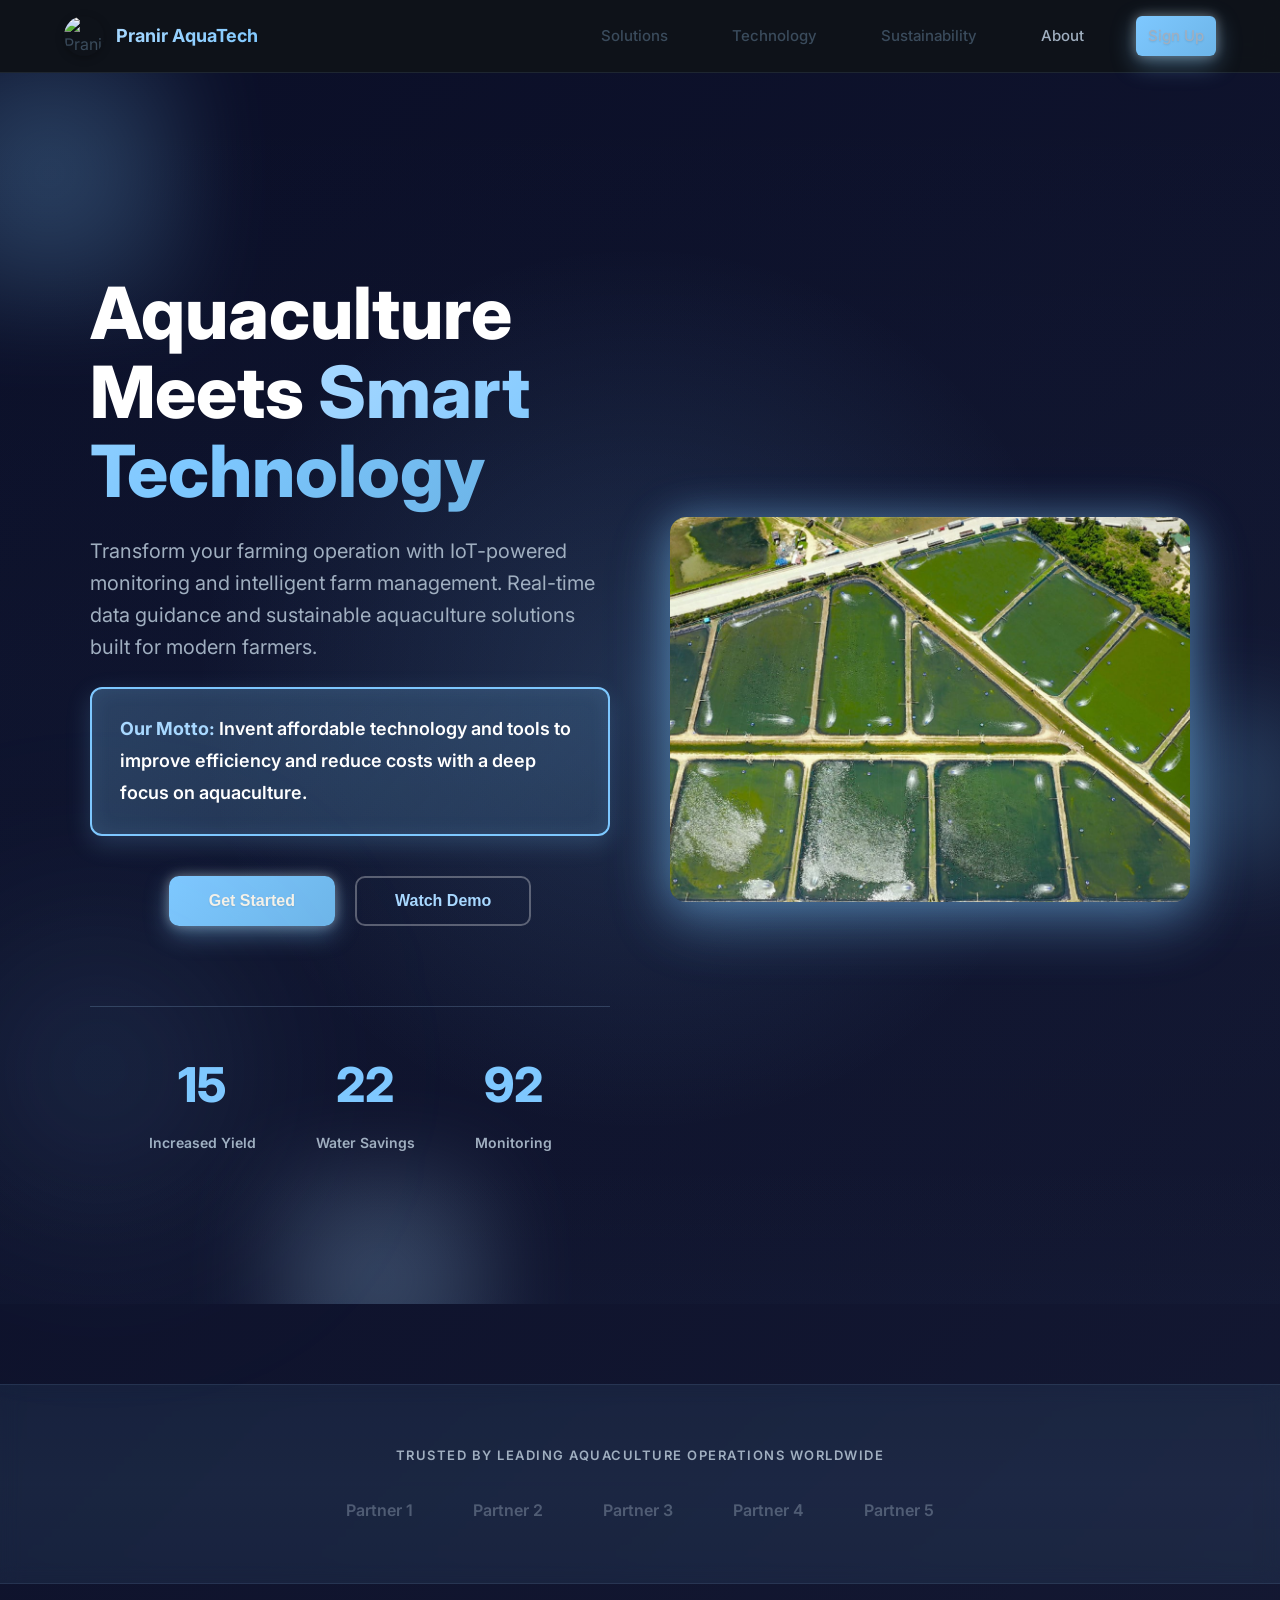
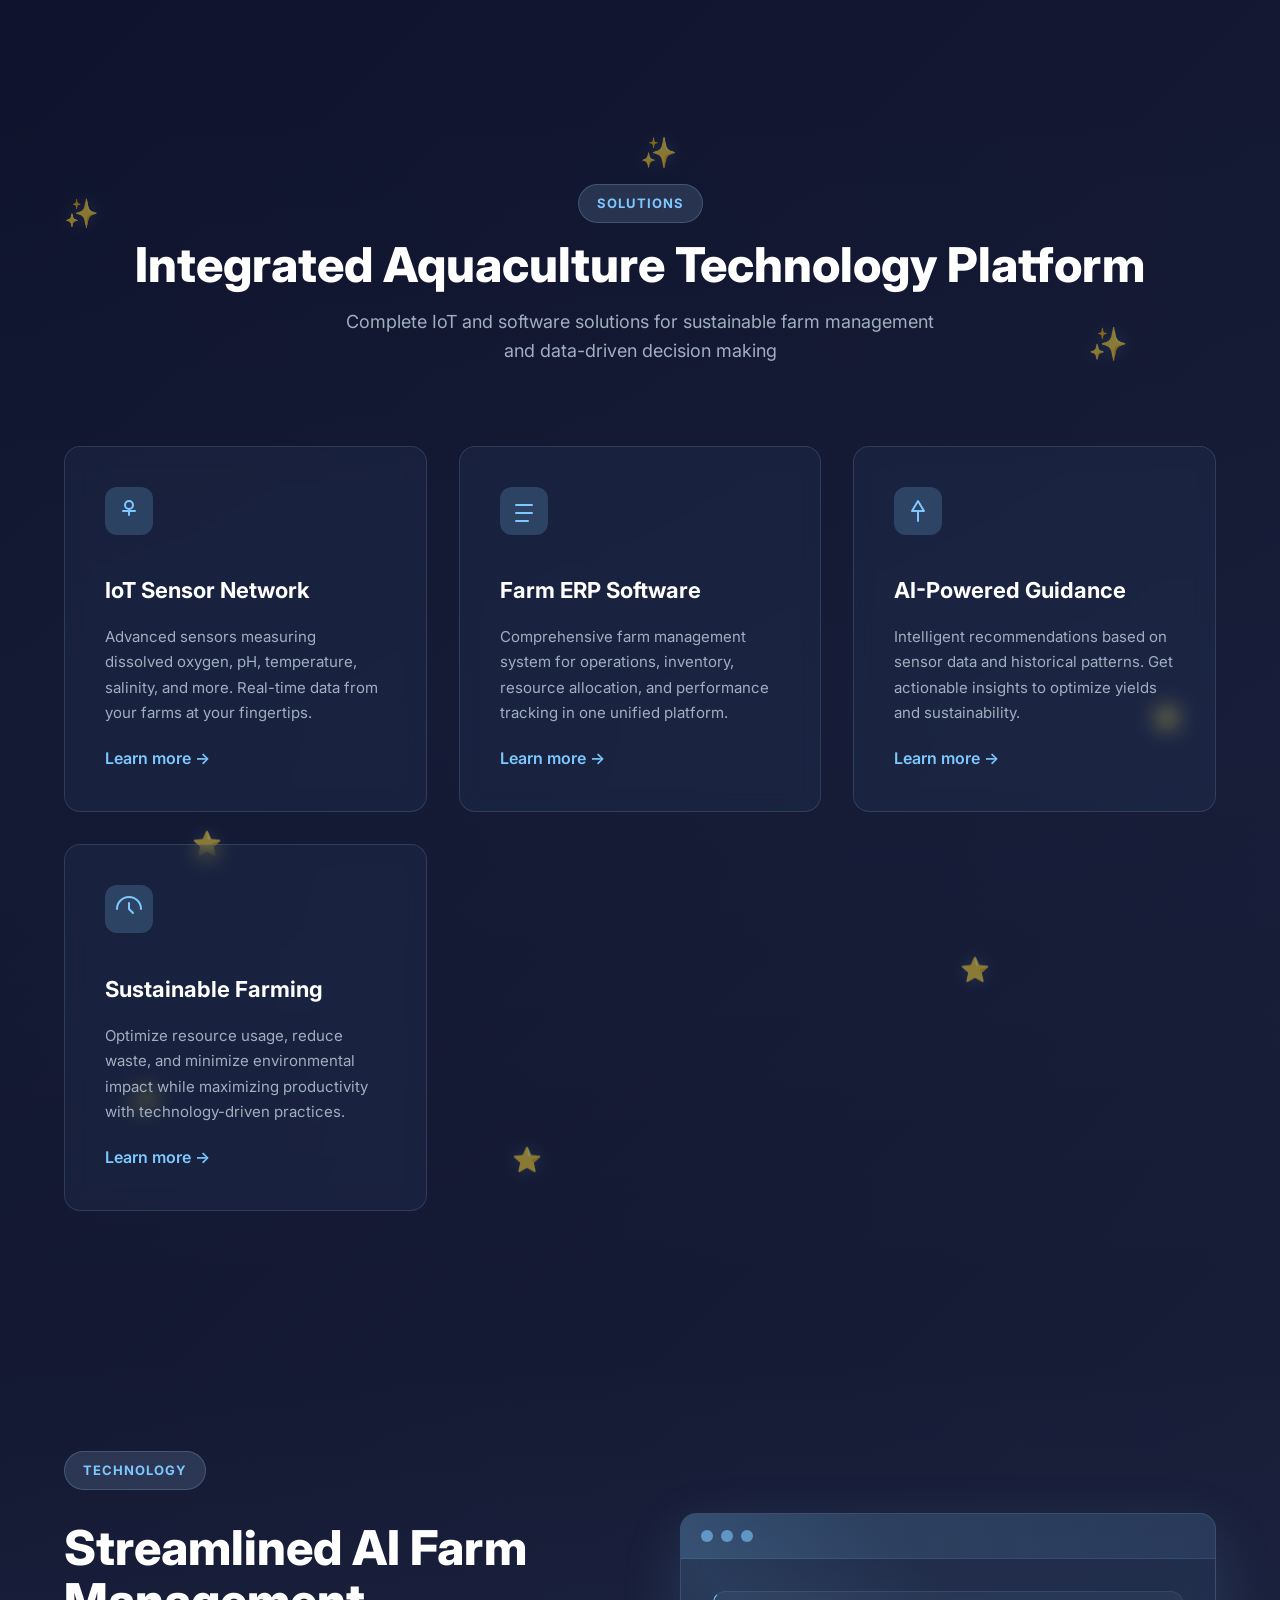
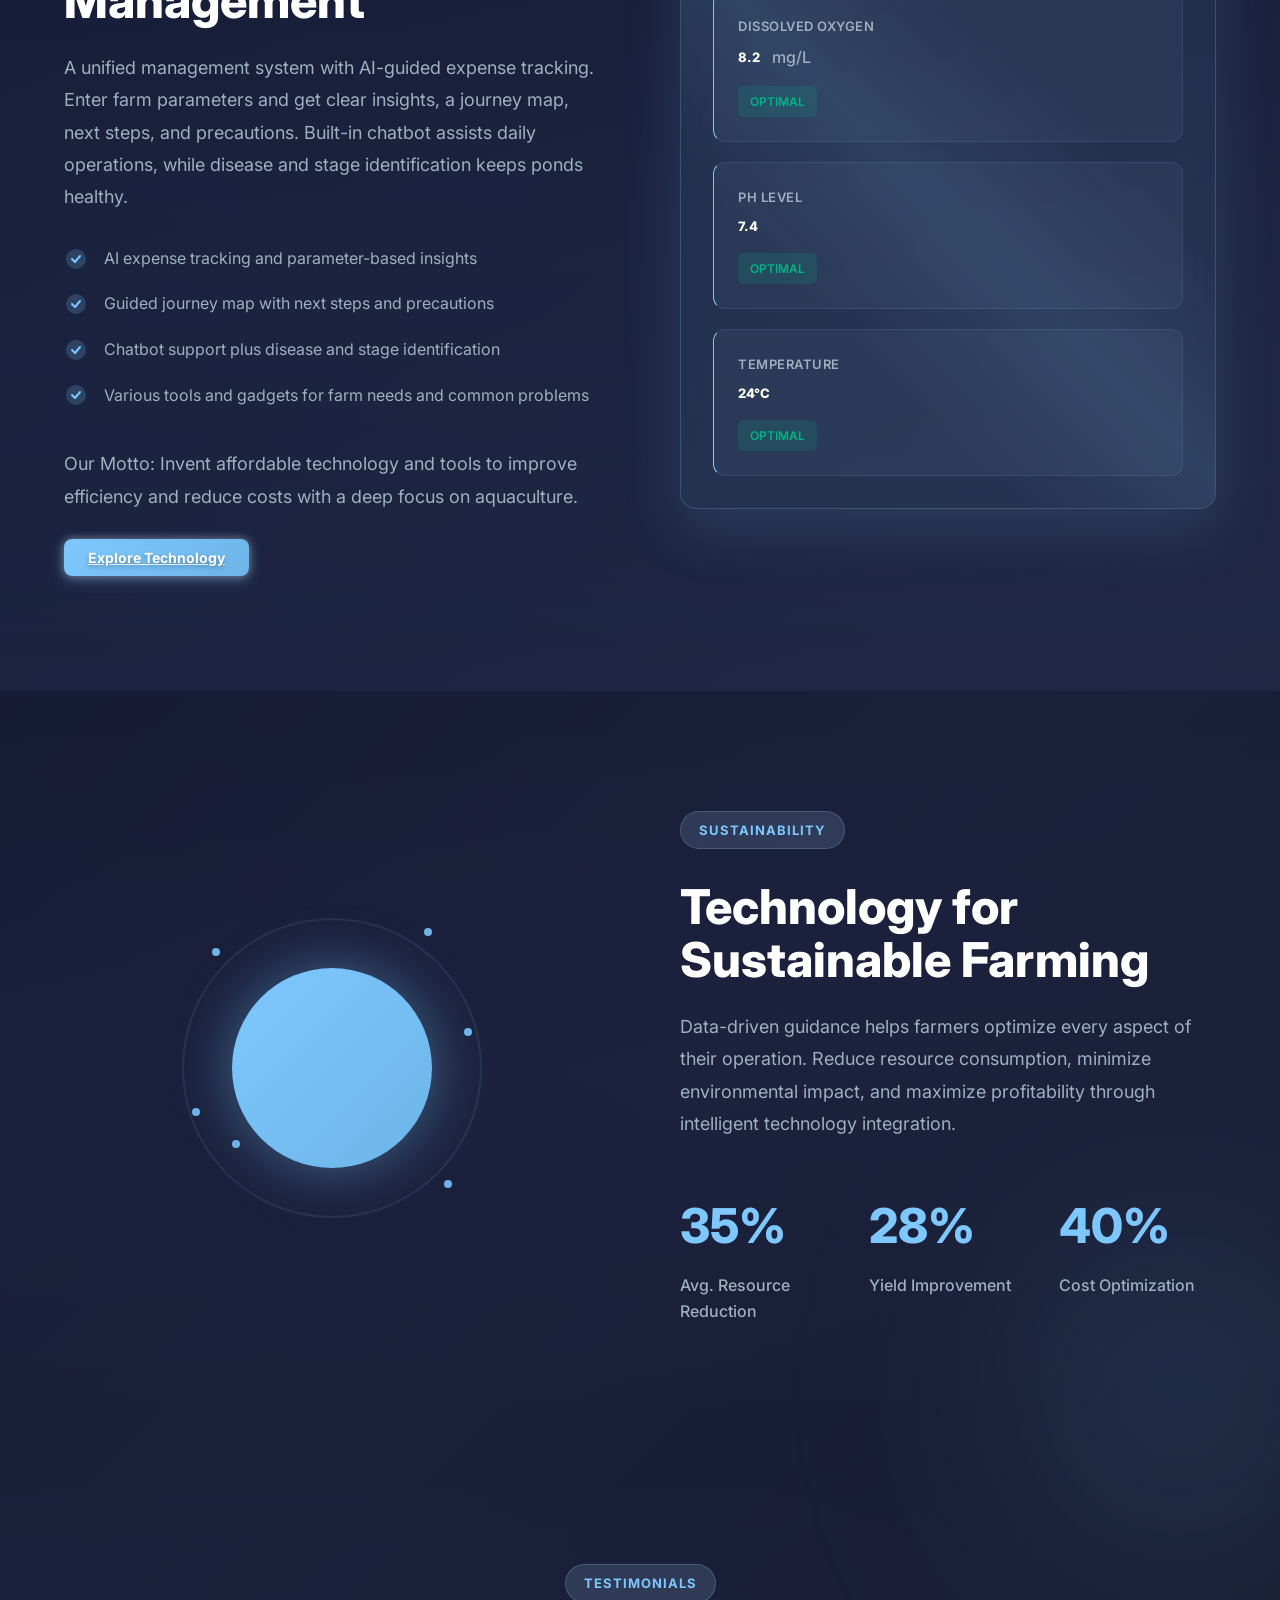
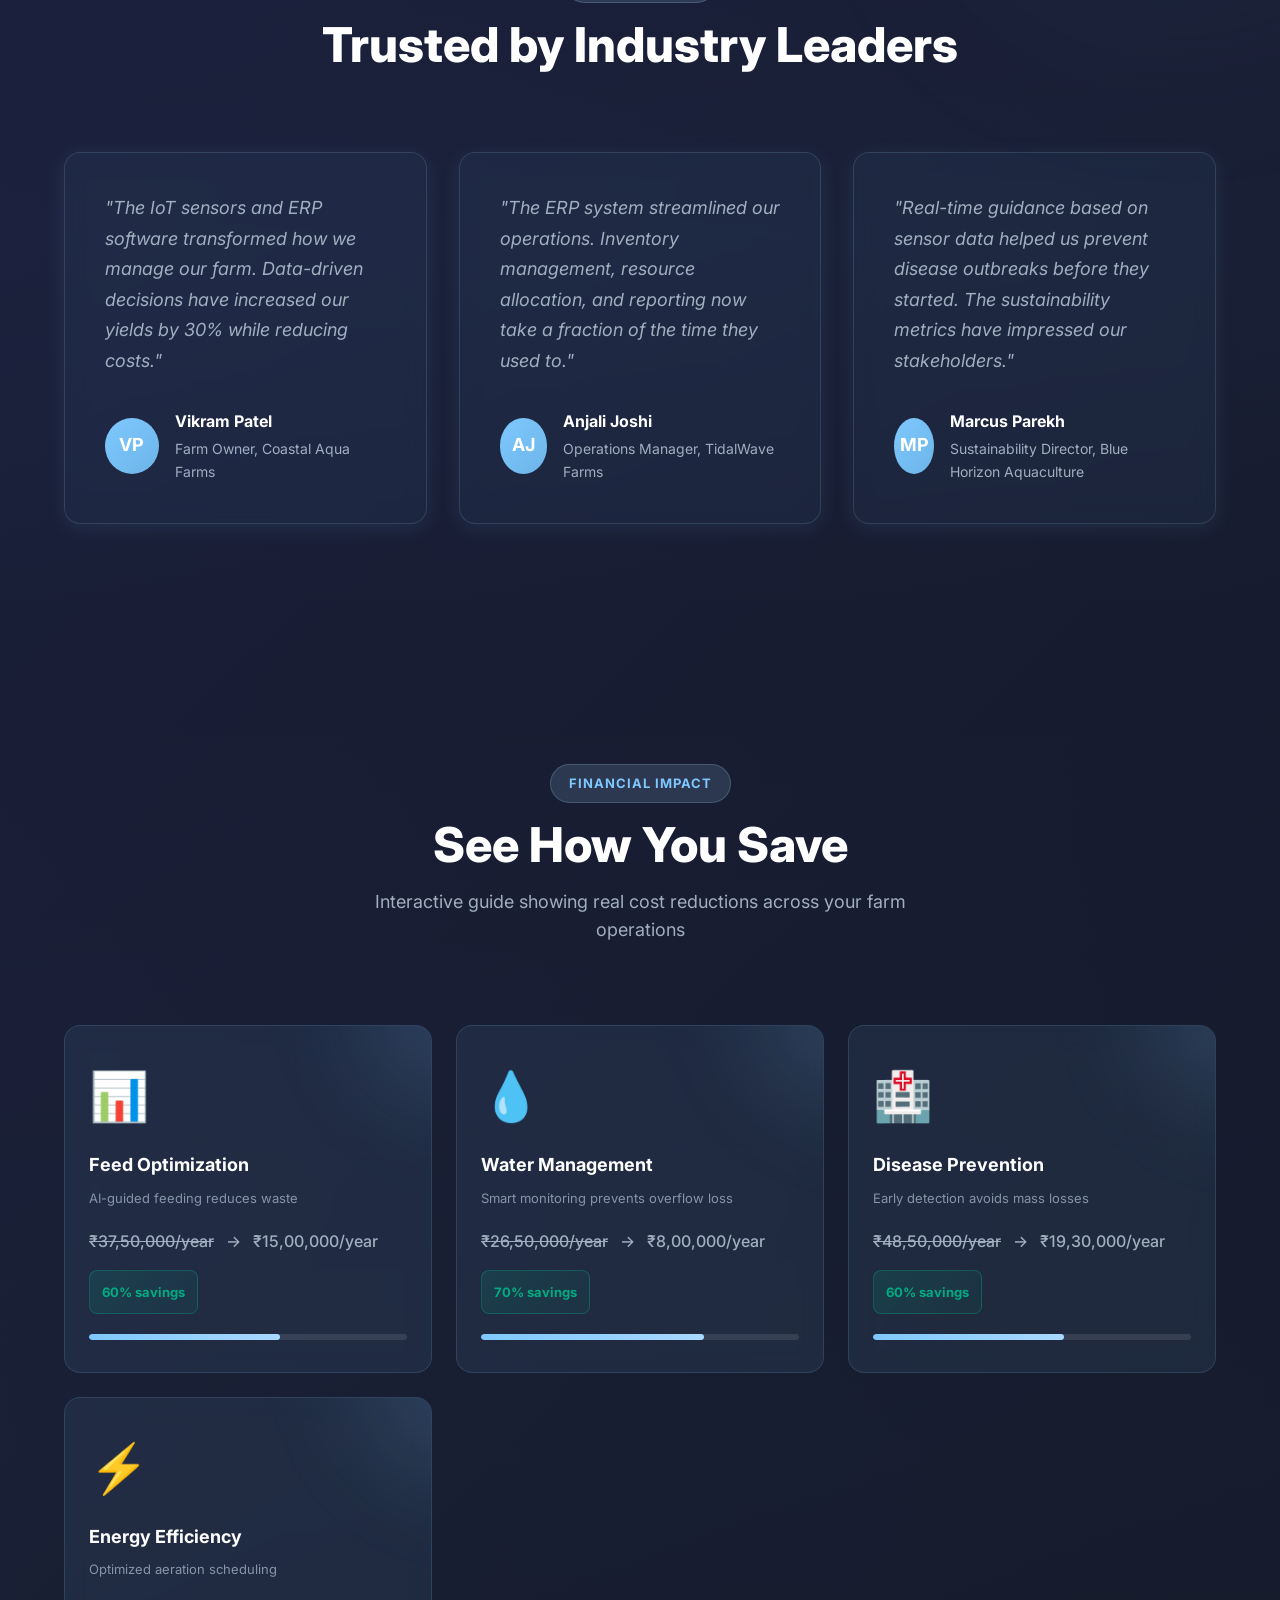
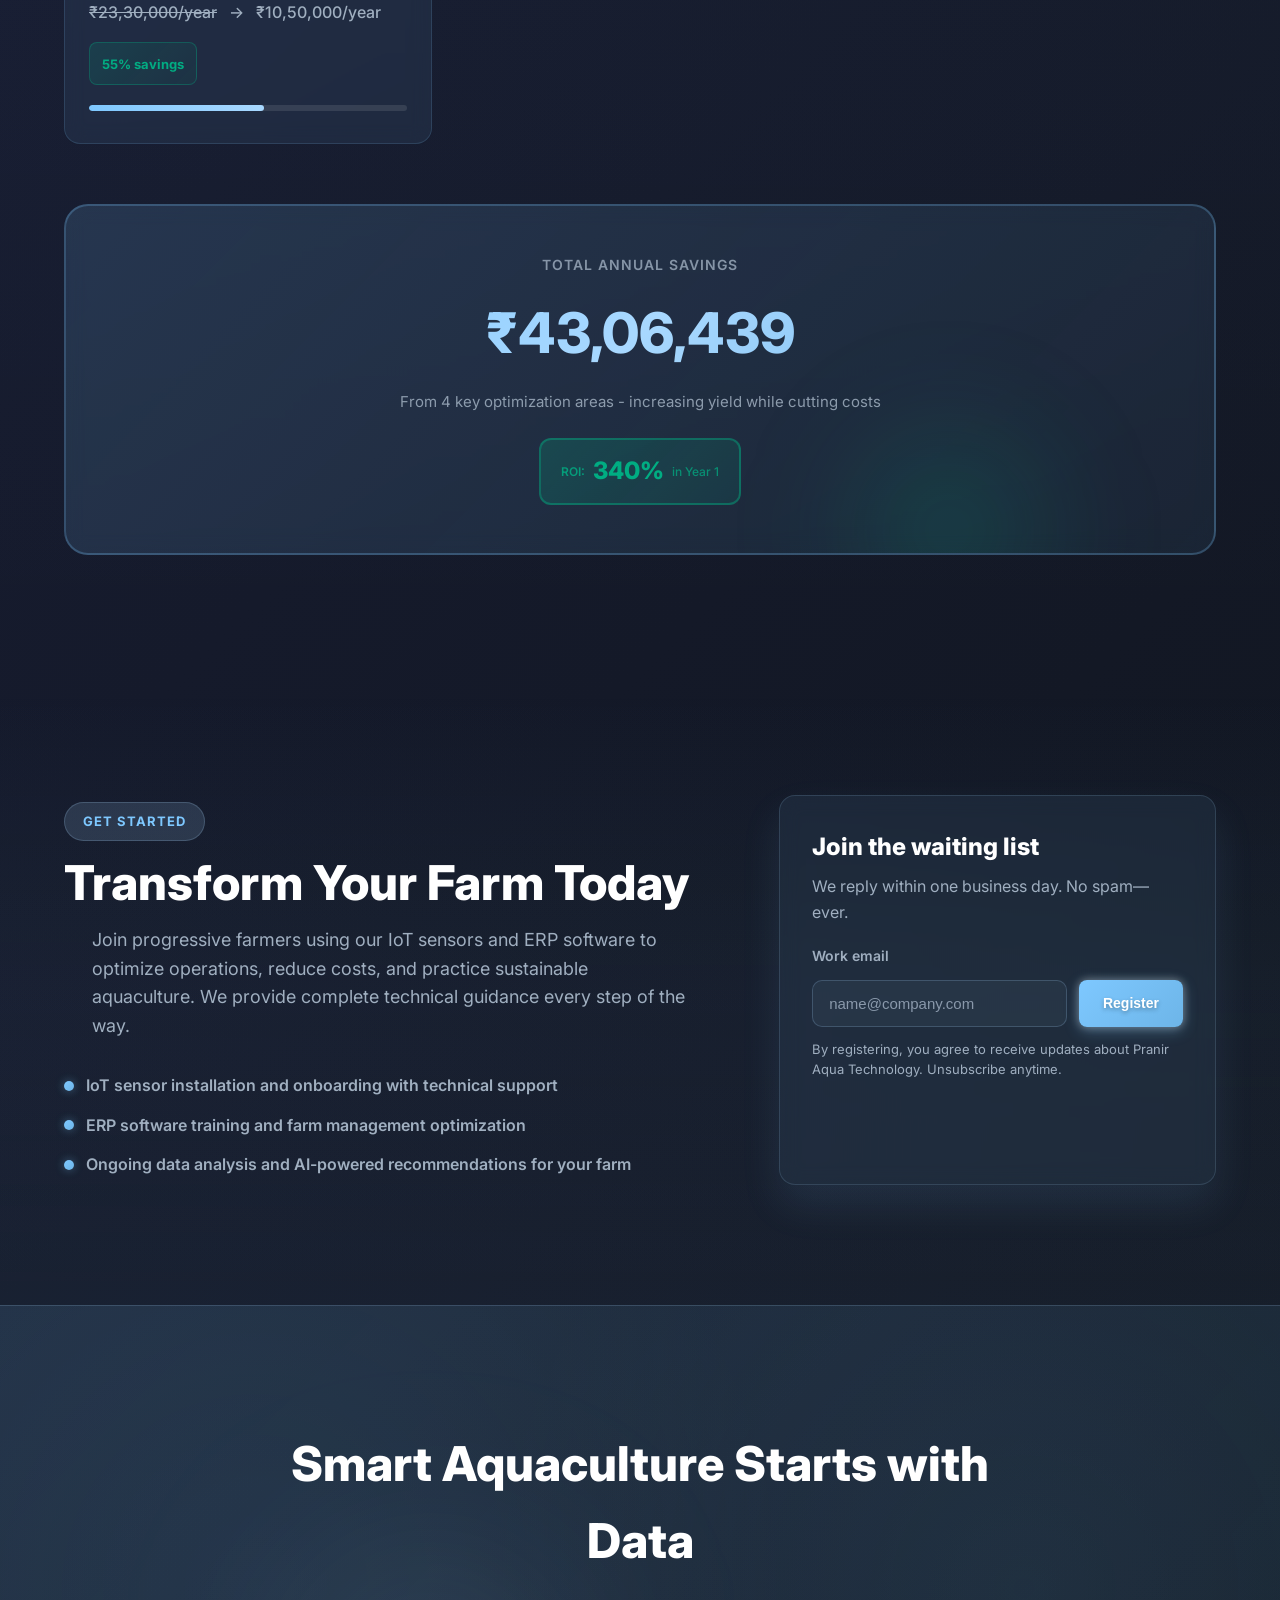
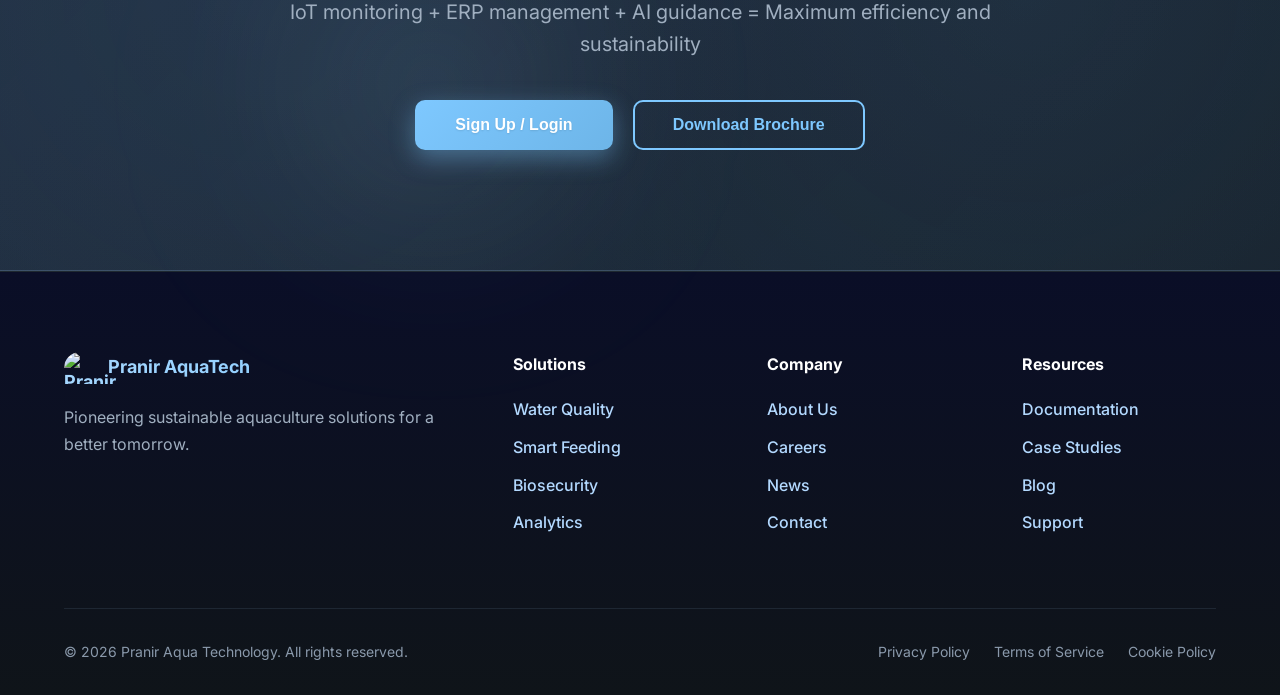
==== commit e3ed7b41: "Update Sign Up links to point to localhost and change navbar position to sticky" ====
--- a/index.html
+++ b/index.html
@@ -16,19 +16,15 @@
         <div class="container">
             <div class="nav-wrapper">
                 <div class="logo">
-                    <svg width="40" height="40" viewBox="0 0 40 40" fill="none">
-                        <path d="M20 5C11.716 5 5 11.716 5 20C5 28.284 11.716 35 20 35C28.284 35 35 28.284 35 20C35 11.716 28.284 5 20 5Z" fill="#0066CC"/>
-                        <path d="M20 10C14.477 10 10 14.477 10 20C10 25.523 14.477 30 20 30C25.523 30 30 25.523 30 20C30 14.477 25.523 10 20 10Z" fill="#00A3E0"/>
-                        <circle cx="20" cy="20" r="5" fill="#66D9FF"/>
-                    </svg>
-                    <span class="logo-text">Pranir Aqua Technology</span>
+                    <img src="ai-aqua-app/Public/logo/Pranir_logo.png" alt="Pranir AquaTech Logo" class="logo-img" />
+                    <span class="logo-text">Pranir AquaTech</span>
                 </div>
                 <div class="nav-menu">
                     <a href="#solutions">Solutions</a>
                     <a href="#technology">Technology</a>
                     <a href="#sustainability">Sustainability</a>
                        <a href="/about.html">About</a>
-                    <a href="http://localhost:5173" class="btn-primary-large">Register Now</a>
+                    <a href="http://localhost:5173" class="btn-primary-large">Sign Up</a>
                 </div>
                 <button class="mobile-menu-btn" id="mobileMenuBtn">
                     <span></span>
@@ -66,8 +62,11 @@
                     <p class="hero-subtitle">
                         Transform your farming operation with IoT-powered monitoring and intelligent farm management. Real-time data guidance and sustainable aquaculture solutions built for modern farmers.
                     </p>
+                    <p class="hero-motto">
+                        <strong>Our Motto:</strong> Invent affordable technology and tools to improve efficiency and reduce costs with a deep focus on aquaculture.
+                    </p>
                     <div class="hero-cta">
-                        <a href="http://localhost:5173" target="_blank" rel="noopener noreferrer">
+                        <a href="http://localhost:5173">
                             <button class="btn-primary-large">Get Started</button>
                         </a>
                         <button class="btn-secondary-large" data-scroll-target="#technology">Watch Demo</button>
@@ -195,34 +194,32 @@
             <div class="feature-content">
                 <div class="feature-text">
                     <span class="section-tag">Technology</span>
-                    <h2 class="feature-heading">IoT + Software = Smart Farming</h2>
+                    <h2 class="feature-heading">Streamlined AI Farm Management</h2>
                     <p class="feature-description">
-                        Our integrated platform combines edge IoT sensors with cloud-based ERP software. Monitor your entire farm operation with real-time data and make informed decisions instantly.
+                        A unified management system with AI-guided expense tracking. Enter farm parameters and get clear insights, a journey map, next steps, and precautions. Built-in chatbot assists daily operations, while disease and stage identification keeps ponds healthy.
                     </p>
                     <ul class="feature-list">
                         <li>
-                            <svg width="24" height="24" viewBox="0 0 24 24" fill="none">
-                                <circle cx="12" cy="12" r="10" fill="rgba(126, 200, 255, 0.2)"/>
-                                <path d="M8 12L11 15L16 9" stroke="#7ec8ff" stroke-width="2" stroke-linecap="round" stroke-linejoin="round"/>
-                            </svg>
-                            <span>Real-time sensor data from 20+ parameters across your farm</span>
-                        </li>
-                        <li>
-                            <svg width="24" height="24" viewBox="0 0 24 24" fill="none">
-                                <circle cx="12" cy="12" r="10" fill="rgba(126, 200, 255, 0.2)"/>
-                                <path d="M8 12L11 15L16 9" stroke="#7ec8ff" stroke-width="2" stroke-linecap="round" stroke-linejoin="round"/>
-                            </svg>
-                            <span>Unified ERP system for inventory, operations, and resource management</span>
-                        </li>
-                        <li>
-                            <svg width="24" height="24" viewBox="0 0 24 24" fill="none">
-                                <circle cx="12" cy="12" r="10" fill="rgba(126, 200, 255, 0.2)"/>
-                                <path d="M8 12L11 15L16 9" stroke="#7ec8ff" stroke-width="2" stroke-linecap="round" stroke-linejoin="round"/>
-                            </svg>
-                            <span>AI recommendations based on data patterns and industry best practices</span>
+                            <svg width="24" height="24" viewBox="0 0 24 24" fill="none"><circle cx="12" cy="12" r="10" fill="rgba(126, 200, 255, 0.2)"/><path d="M8 12L11 15L16 9" stroke="#7ec8ff" stroke-width="2" stroke-linecap="round" stroke-linejoin="round"/></svg>
+                            <span>AI expense tracking and parameter-based insights</span>
+                        </li>
+                        <li>
+                            <svg width="24" height="24" viewBox="0 0 24 24" fill="none"><circle cx="12" cy="12" r="10" fill="rgba(126, 200, 255, 0.2)"/><path d="M8 12L11 15L16 9" stroke="#7ec8ff" stroke-width="2" stroke-linecap="round" stroke-linejoin="round"/></svg>
+                            <span>Guided journey map with next steps and precautions</span>
+                        </li>
+                        <li>
+                            <svg width="24" height="24" viewBox="0 0 24 24" fill="none"><circle cx="12" cy="12" r="10" fill="rgba(126, 200, 255, 0.2)"/><path d="M8 12L11 15L16 9" stroke="#7ec8ff" stroke-width="2" stroke-linecap="round" stroke-linejoin="round"/></svg>
+                            <span>Chatbot support plus disease and stage identification</span>
+                        </li>
+                        <li>
+                            <svg width="24" height="24" viewBox="0 0 24 24" fill="none"><circle cx="12" cy="12" r="10" fill="rgba(126, 200, 255, 0.2)"/><path d="M8 12L11 15L16 9" stroke="#7ec8ff" stroke-width="2" stroke-linecap="round" stroke-linejoin="round"/></svg>
+                            <span>Various tools and gadgets for farm needs and common problems</span>
                         </li>
                     </ul>
-                    <button class="btn-primary">Explore Technology</button>
+                    <p class="feature-description" style="margin-top:12px;">
+                        Our Motto: Invent affordable technology and tools to improve efficiency and reduce costs with a deep focus on aquaculture.
+                    </p>
+                    <a href="http://localhost:5173" class="btn-primary">Explore Technology</a>
                 </div>
                 <div class="feature-visual">
                     <div class="dashboard-mockup">
@@ -304,9 +301,9 @@
                 <div class="testimonial-card">
                     <div class="testimonial-quote">"The IoT sensors and ERP software transformed how we manage our farm. Data-driven decisions have increased our yields by 30% while reducing costs."</div>
                     <div class="testimonial-author">
-                        <div class="author-avatar">RK</div>
+                        <div class="author-avatar">VP</div>
                         <div class="author-info">
-                            <div class="author-name">Raj Kumar</div>
+                            <div class="author-name">Vikram Patel</div>
                             <div class="author-title">Farm Owner, Coastal Aqua Farms</div>
                         </div>
                     </div>
@@ -506,8 +503,8 @@
                 <h2 class="cta-title">Smart Aquaculture Starts with Data</h2>
                 <p class="cta-subtitle">IoT monitoring + ERP management + AI guidance = Maximum efficiency and sustainability</p>
                 <div class="cta-buttons">
-                    <a href="http://localhost:5173" target="_blank" rel="noopener noreferrer">
-                        <button class="btn-primary-large">Schedule a Demo</button>
+                    <a href="http://localhost:5173">
+                        <button class="btn-primary-large">Sign Up / Login</button>
                     </a>
                     <button class="btn-secondary-large">Download Brochure</button>
                 </div>
@@ -521,12 +518,8 @@
             <div class="footer-content">
                 <div class="footer-column">
                     <div class="footer-logo">
-                        <svg width="32" height="32" viewBox="0 0 40 40" fill="none">
-                            <path d="M20 5C11.716 5 5 11.716 5 20C5 28.284 11.716 35 20 35C28.284 35 35 28.284 35 20C35 11.716 28.284 5 20 5Z" fill="#0066CC"/>
-                            <path d="M20 10C14.477 10 10 14.477 10 20C10 25.523 14.477 30 20 30C25.523 30 30 25.523 30 20C30 14.477 25.523 10 20 10Z" fill="#00A3E0"/>
-                            <circle cx="20" cy="20" r="5" fill="#66D9FF"/>
-                        </svg>
-                        <span>Pranir Aqua Technology</span>
+                        <img src="ai-aqua-app/Public/logo/Pranir_logo.png" alt="Pranir AquaTech Logo" class="footer-logo-img" />
+                        <span>Pranir AquaTech</span>
                     </div>
                     <p class="footer-description">
                         Pioneering sustainable aquaculture solutions for a better tomorrow.
--- a/styles.css
+++ b/styles.css
@@ -125,7 +125,7 @@
 
 /* Navigation */
 .navbar {
-    position: fixed;
+    position: sticky;
     top: 0;
     left: 0;
     right: 0;
@@ -148,6 +148,27 @@
     display: flex;
     align-items: center;
     gap: 12px;
+}
+
+.logo-img {
+    height: 40px;
+    width: 40px;
+    object-fit: contain;
+    border-radius: 50%;
+    box-shadow: 0 2px 8px rgba(0,0,0,0.25);
+}
+
+.footer-logo-img {
+    height: 32px;
+    width: 32px;
+    object-fit: contain;
+    border-radius: 50%;
+}
+
+/* Slightly smaller logo on About page */
+.about-page .logo-img {
+    height: 36px;
+    width: 36px;
 }
 
 .logo-text {
@@ -261,7 +282,7 @@
     display: flex;
     align-items: center;
     overflow: hidden;
-    margin-top: 60px;
+    margin-top: 0;
 }
 
 .hero-background {
@@ -491,8 +512,27 @@
 .hero-subtitle {
     font-size: 20px;
     color: #a0afc0;
+    margin-bottom: 24px;
+    line-height: 1.6;
+}
+
+.hero-motto {
+    font-size: 18px;
+    color: #ffffff;
     margin-bottom: 40px;
-    line-height: 1.6;
+    line-height: 1.8;
+    padding: 24px 28px;
+    background: linear-gradient(135deg, rgba(126, 200, 255, 0.25) 0%, rgba(109, 181, 232, 0.15) 100%);
+    border: 2px solid #7ec8ff;
+    border-radius: 12px;
+    font-weight: 600;
+    box-shadow: 0 8px 24px rgba(126, 200, 255, 0.2), inset 0 0 20px rgba(126, 200, 255, 0.1);
+    backdrop-filter: blur(10px);
+}
+
+.hero-motto strong {
+    color: #a8d8ff;
+    font-weight: 700;
 }
 
 .hero-cta {
@@ -1418,6 +1458,27 @@
     
     .mobile-menu-btn {
         display: flex;
+    }
+
+    /* Mobile menu opened state */
+    .nav-menu.active {
+        display: flex;
+        position: absolute;
+        top: 64px;
+        right: 24px;
+        left: 24px;
+        flex-direction: column;
+        gap: 12px;
+        background: rgba(15, 20, 25, 0.95);
+        backdrop-filter: blur(10px);
+        border: 1px solid rgba(168, 216, 255, 0.2);
+        padding: 16px;
+        border-radius: 12px;
+        z-index: 1001;
+    }
+
+    .nav-menu.active a {
+        color: #a8d8ff;
     }
     
     .hero {
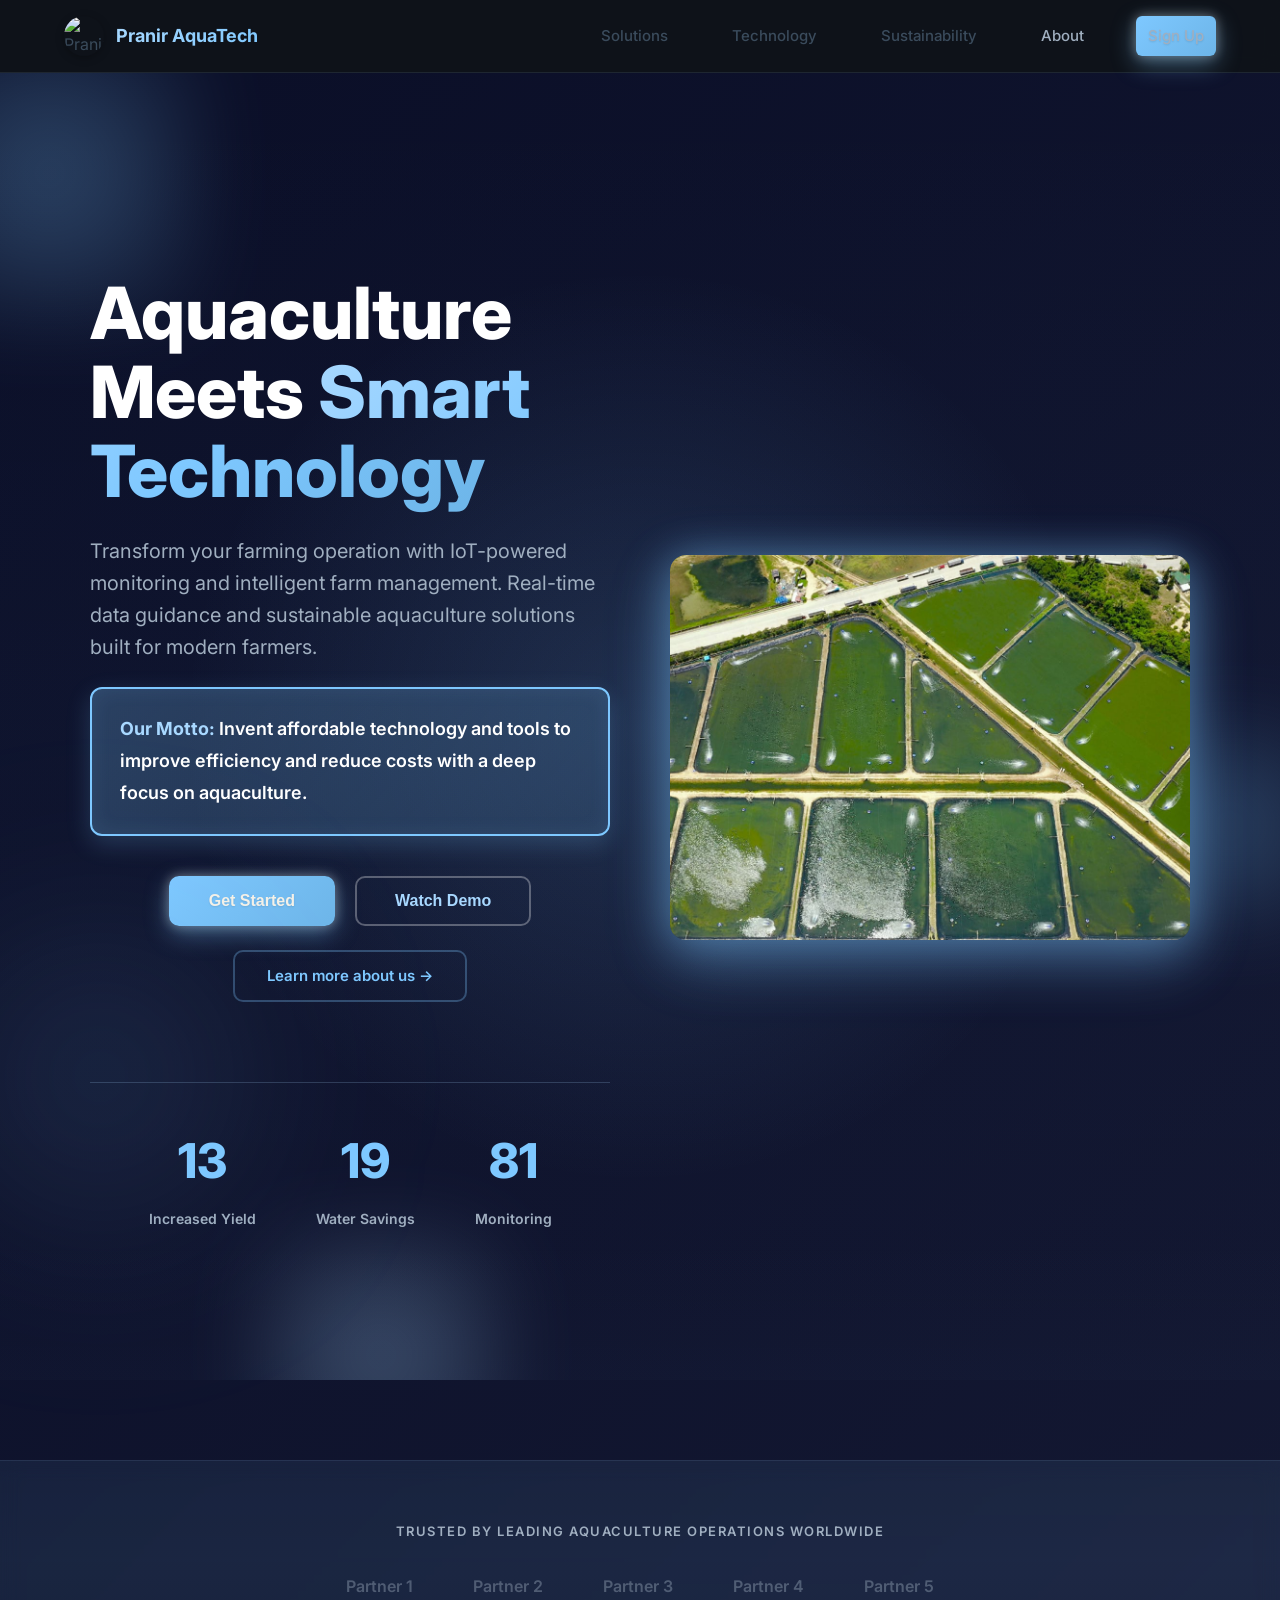
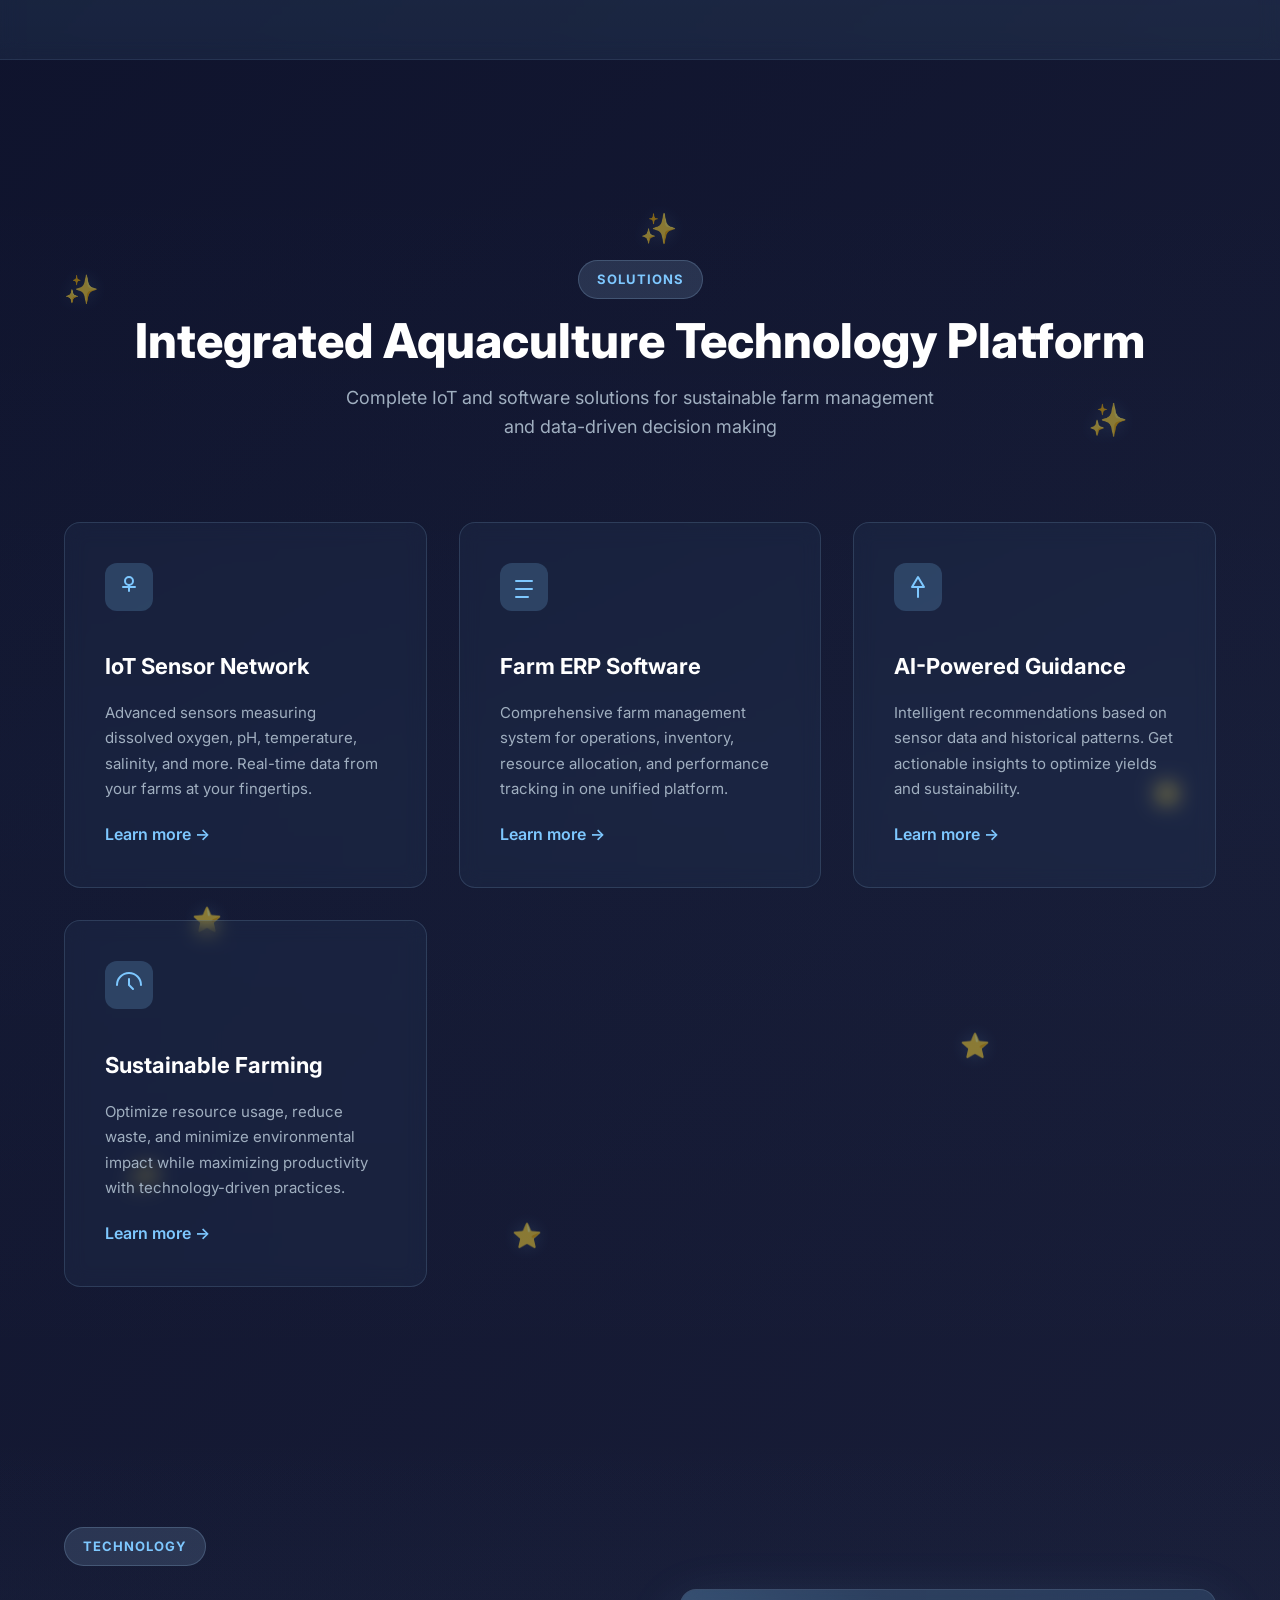
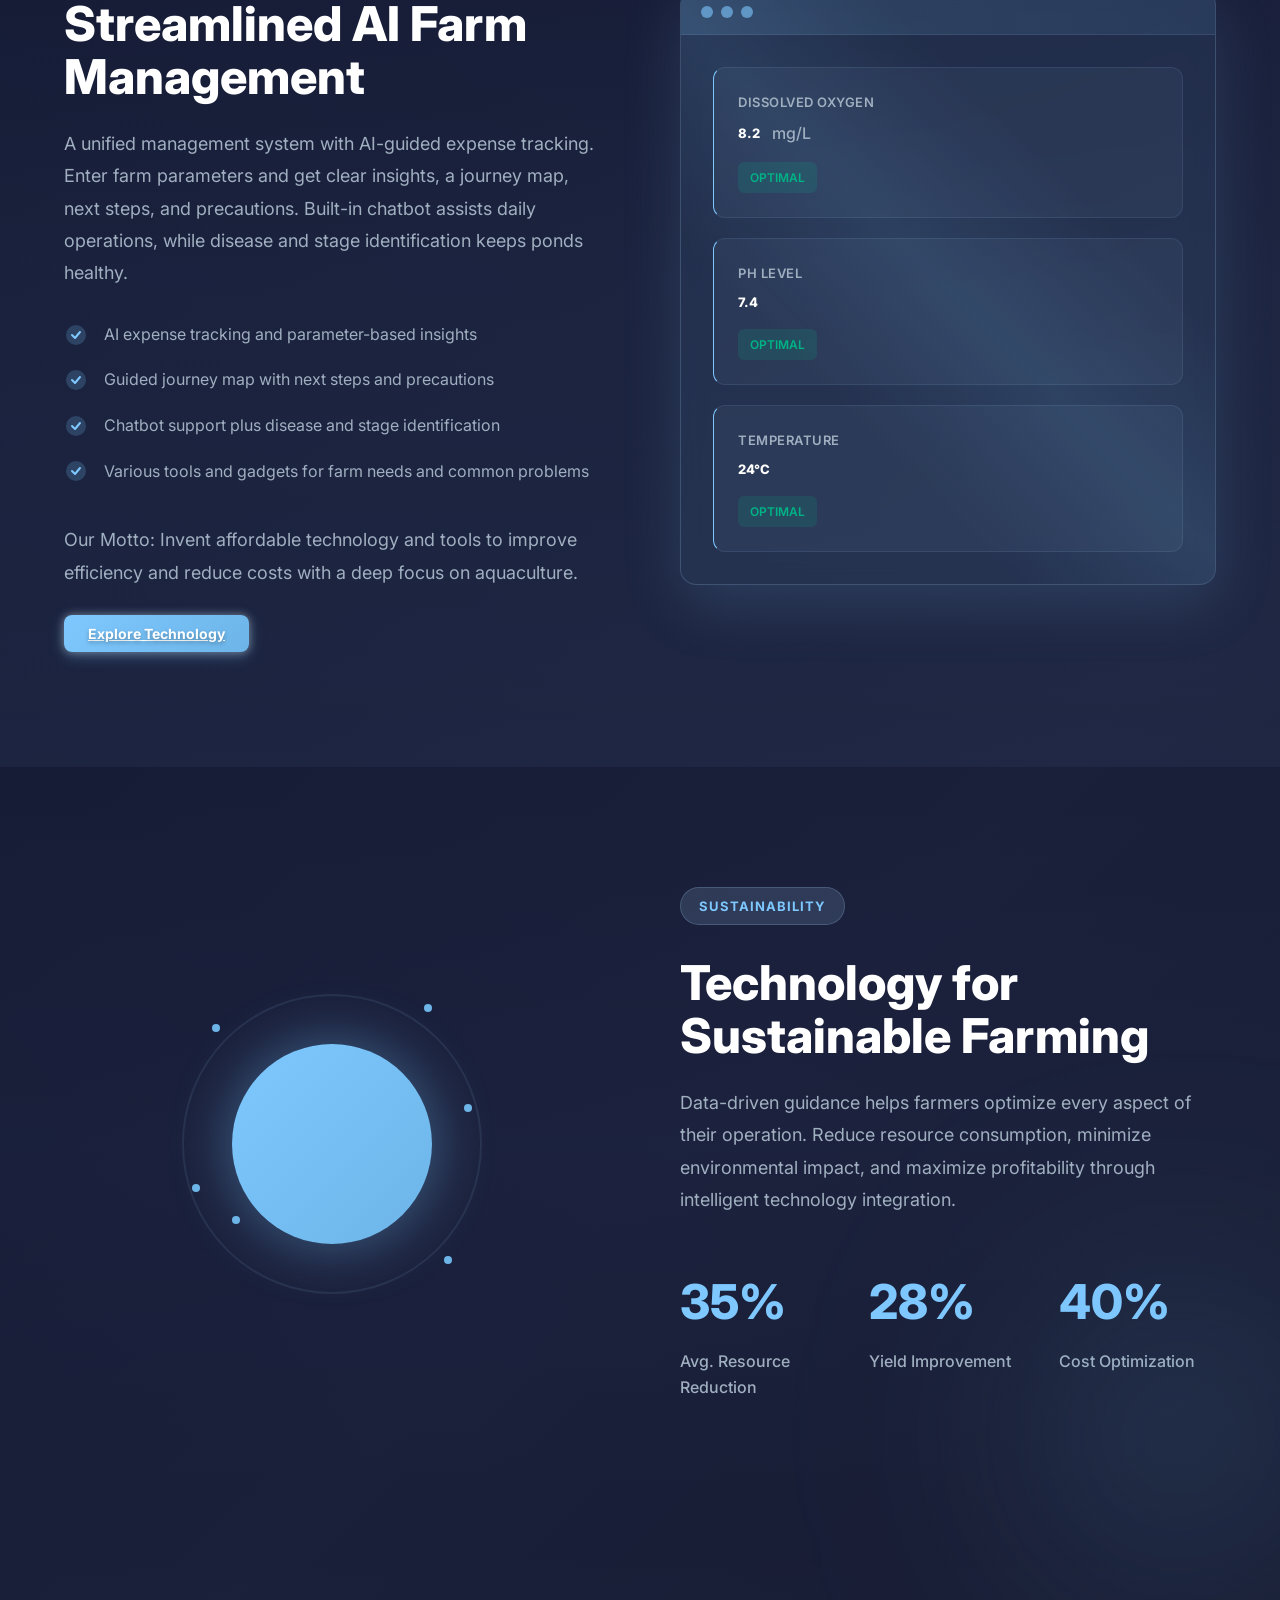
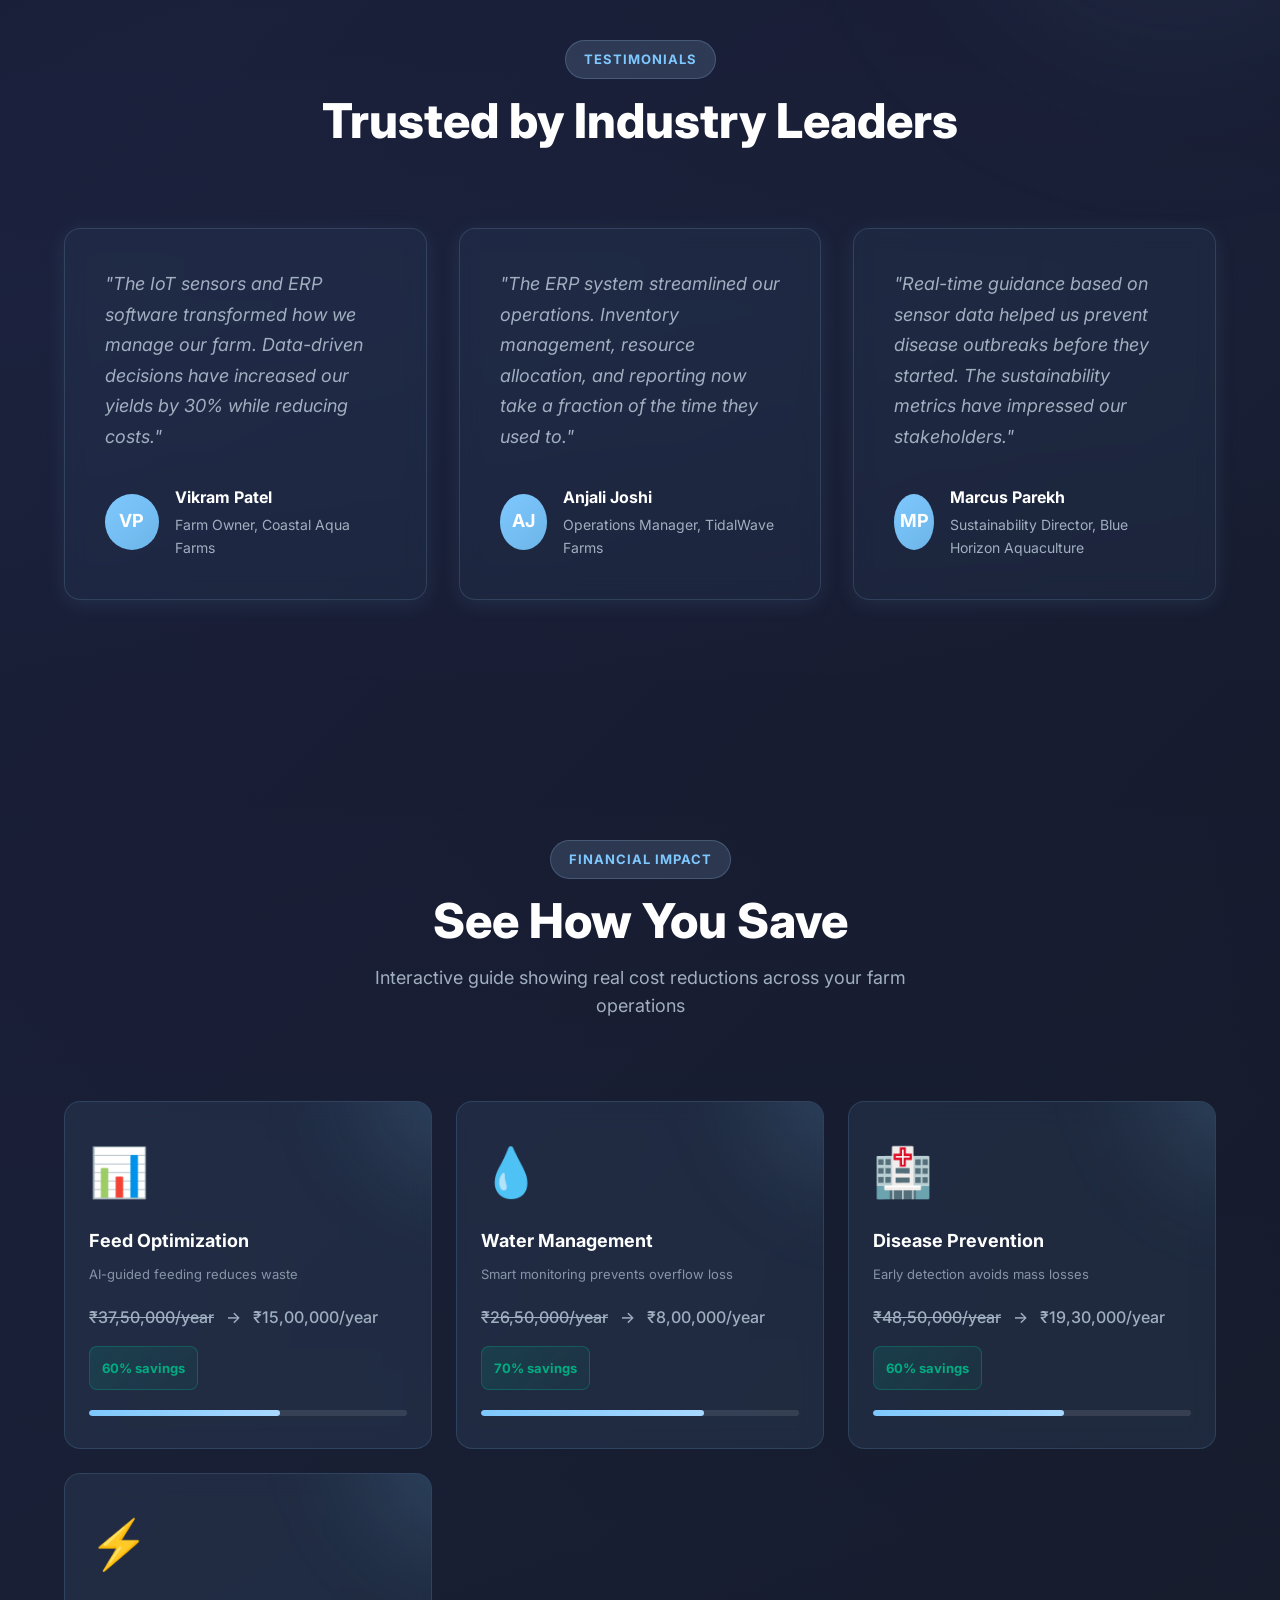
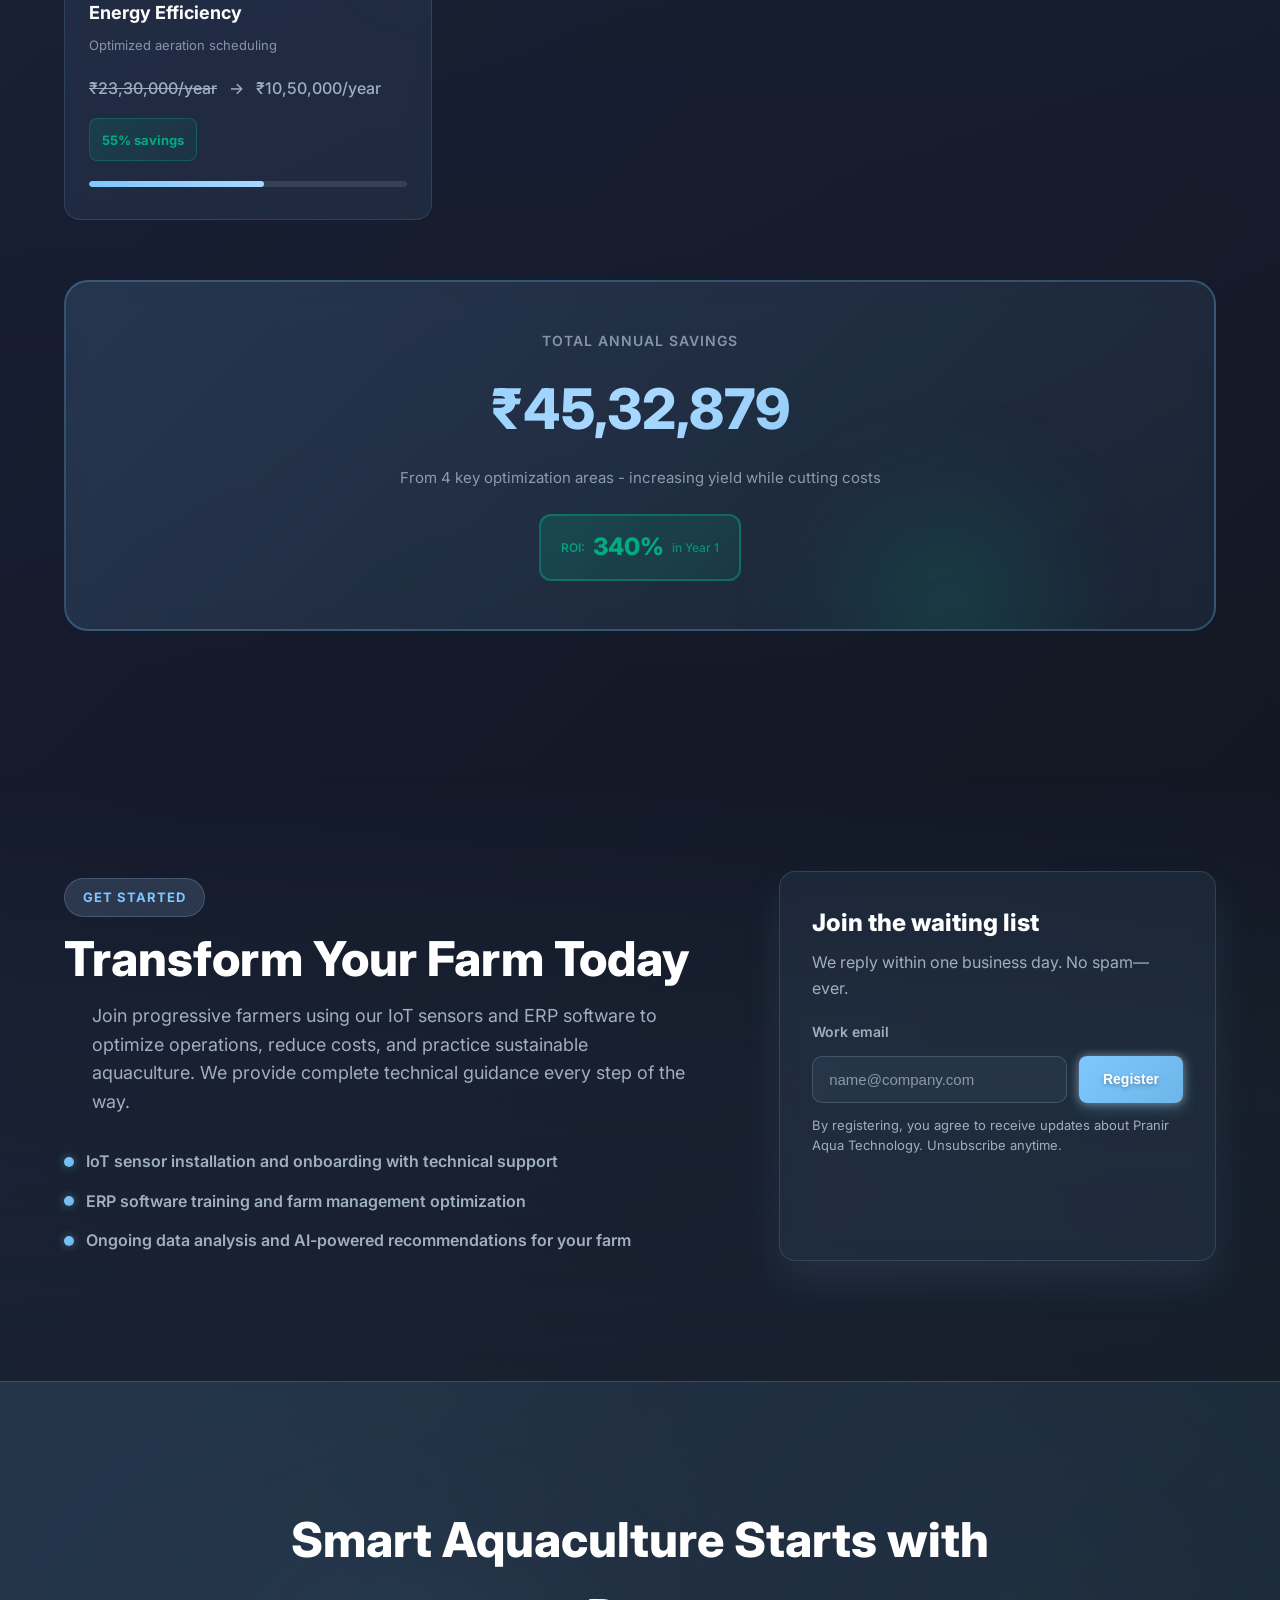
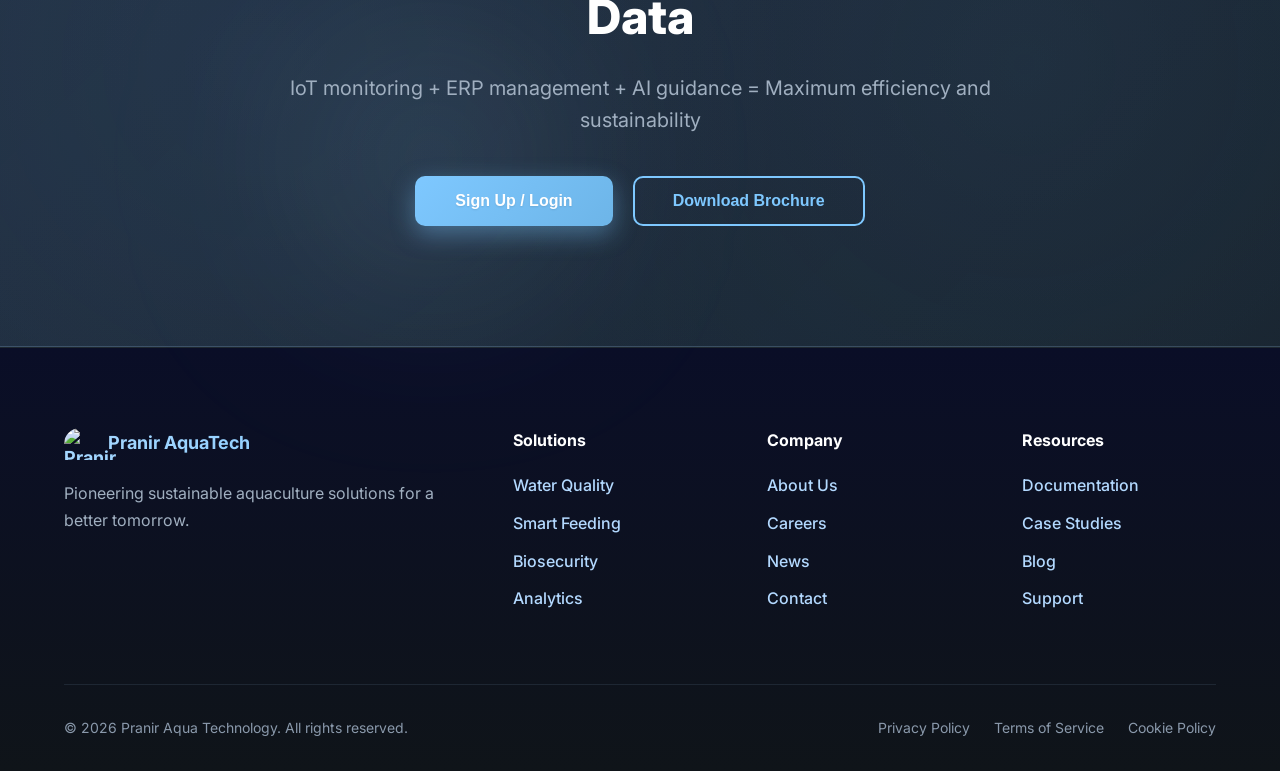
==== commit ed5e1ce0: "Add "Learn more about us" button to hero section and style it" ====
--- a/index.html
+++ b/index.html
@@ -71,6 +71,9 @@
                         </a>
                         <button class="btn-secondary-large" data-scroll-target="#technology">Watch Demo</button>
                     </div>
+                    <div class="learn-more-container">
+                        <a href="/about.html" class="btn-learn-more">Learn more about us →</a>
+                    </div>
                     <div class="hero-stats">
                         <div class="stat-item">
                             <div class="stat-number">40%</div>
--- a/styles.css
+++ b/styles.css
@@ -539,8 +539,36 @@
     display: flex;
     gap: 20px;
     justify-content: center;
+    margin-bottom: 24px;
+    animation: fadeInUp 0.8s ease 0.4s both;
+}
+
+.learn-more-container {
+    text-align: center;
     margin-bottom: 80px;
-    animation: fadeInUp 0.8s ease 0.4s both;
+    animation: fadeInUp 0.8s ease 0.5s both;
+}
+
+.btn-learn-more {
+    display: inline-block;
+    background: transparent;
+    color: #7ec8ff;
+    border: 2px solid rgba(126, 200, 255, 0.3);
+    padding: 12px 32px;
+    border-radius: 10px;
+    font-weight: 600;
+    font-size: 15px;
+    text-decoration: none;
+    cursor: pointer;
+    transition: all 0.3s cubic-bezier(0.34, 1.56, 0.64, 1);
+}
+
+.btn-learn-more:hover {
+    background: rgba(126, 200, 255, 0.1);
+    border-color: #7ec8ff;
+    color: #a8d8ff;
+    transform: translateY(-2px);
+    box-shadow: 0 4px 12px rgba(126, 200, 255, 0.2);
 }
 
 .hero-stats {
